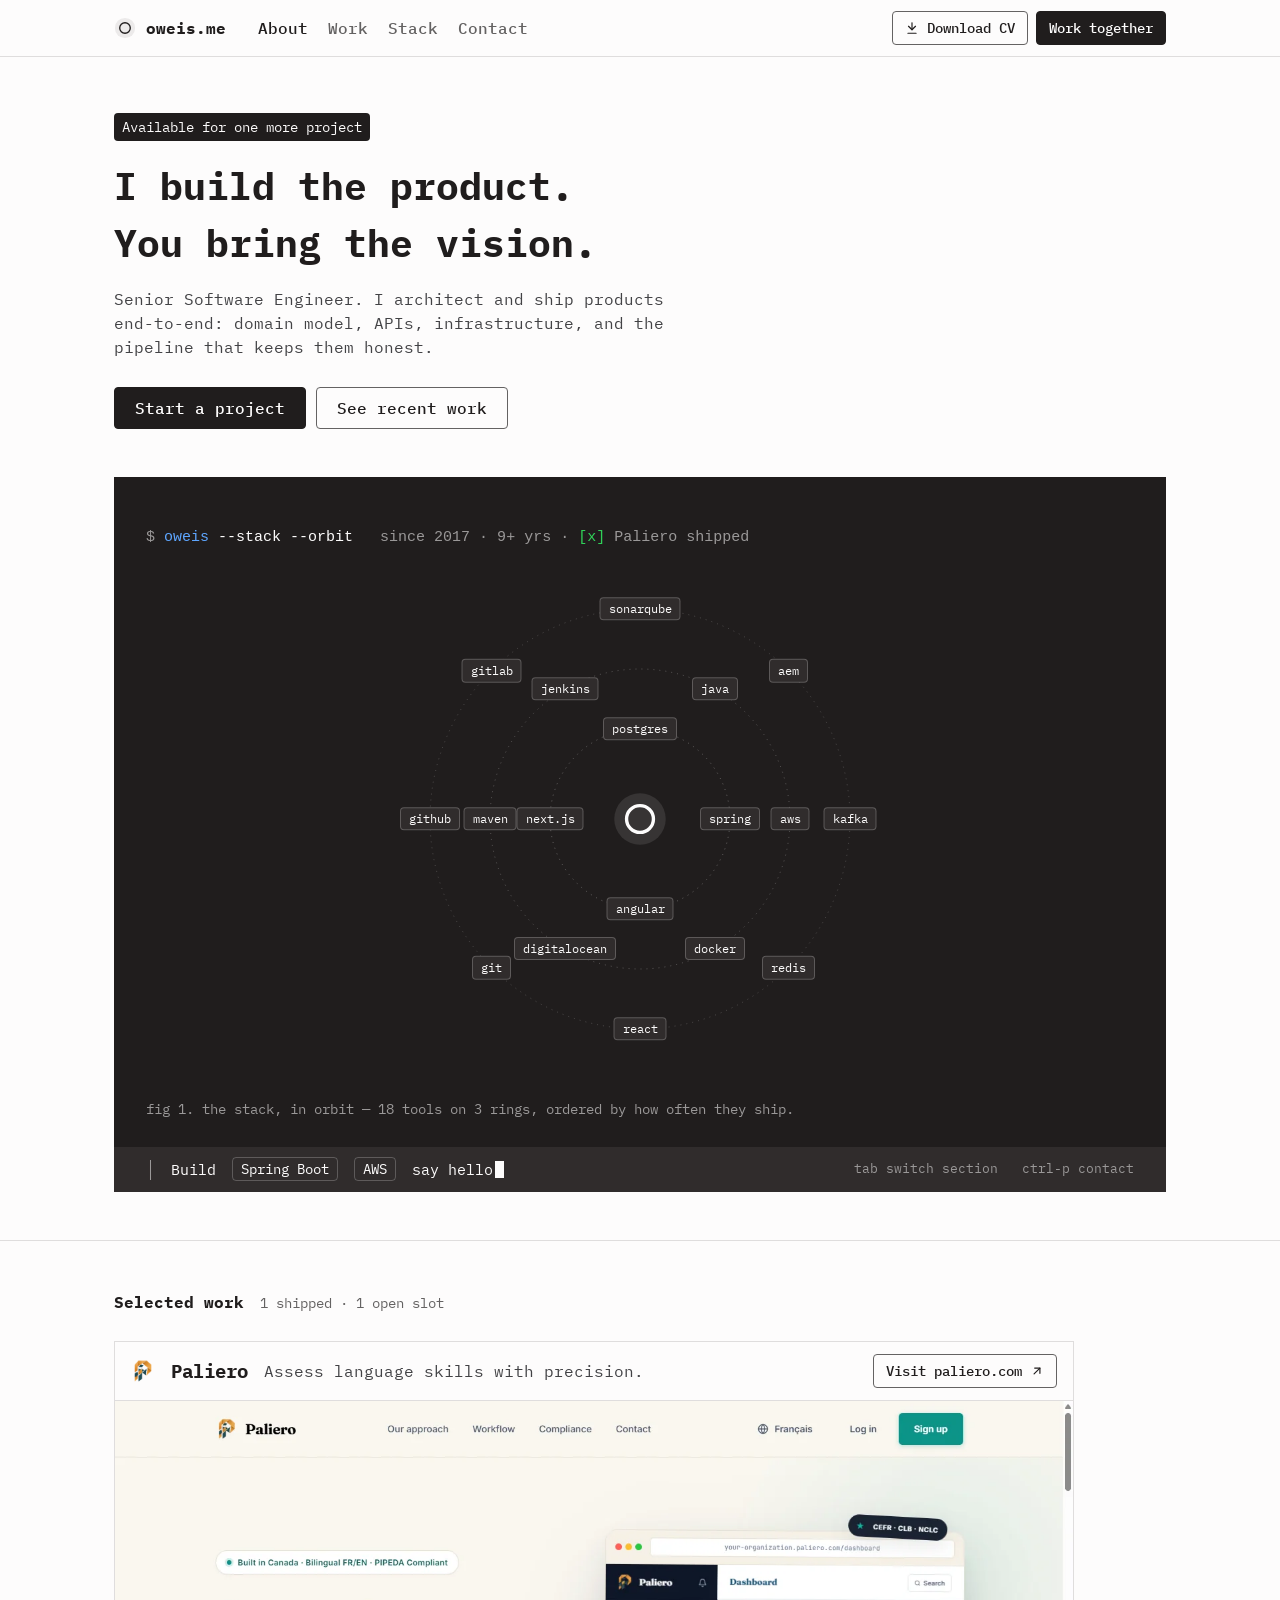
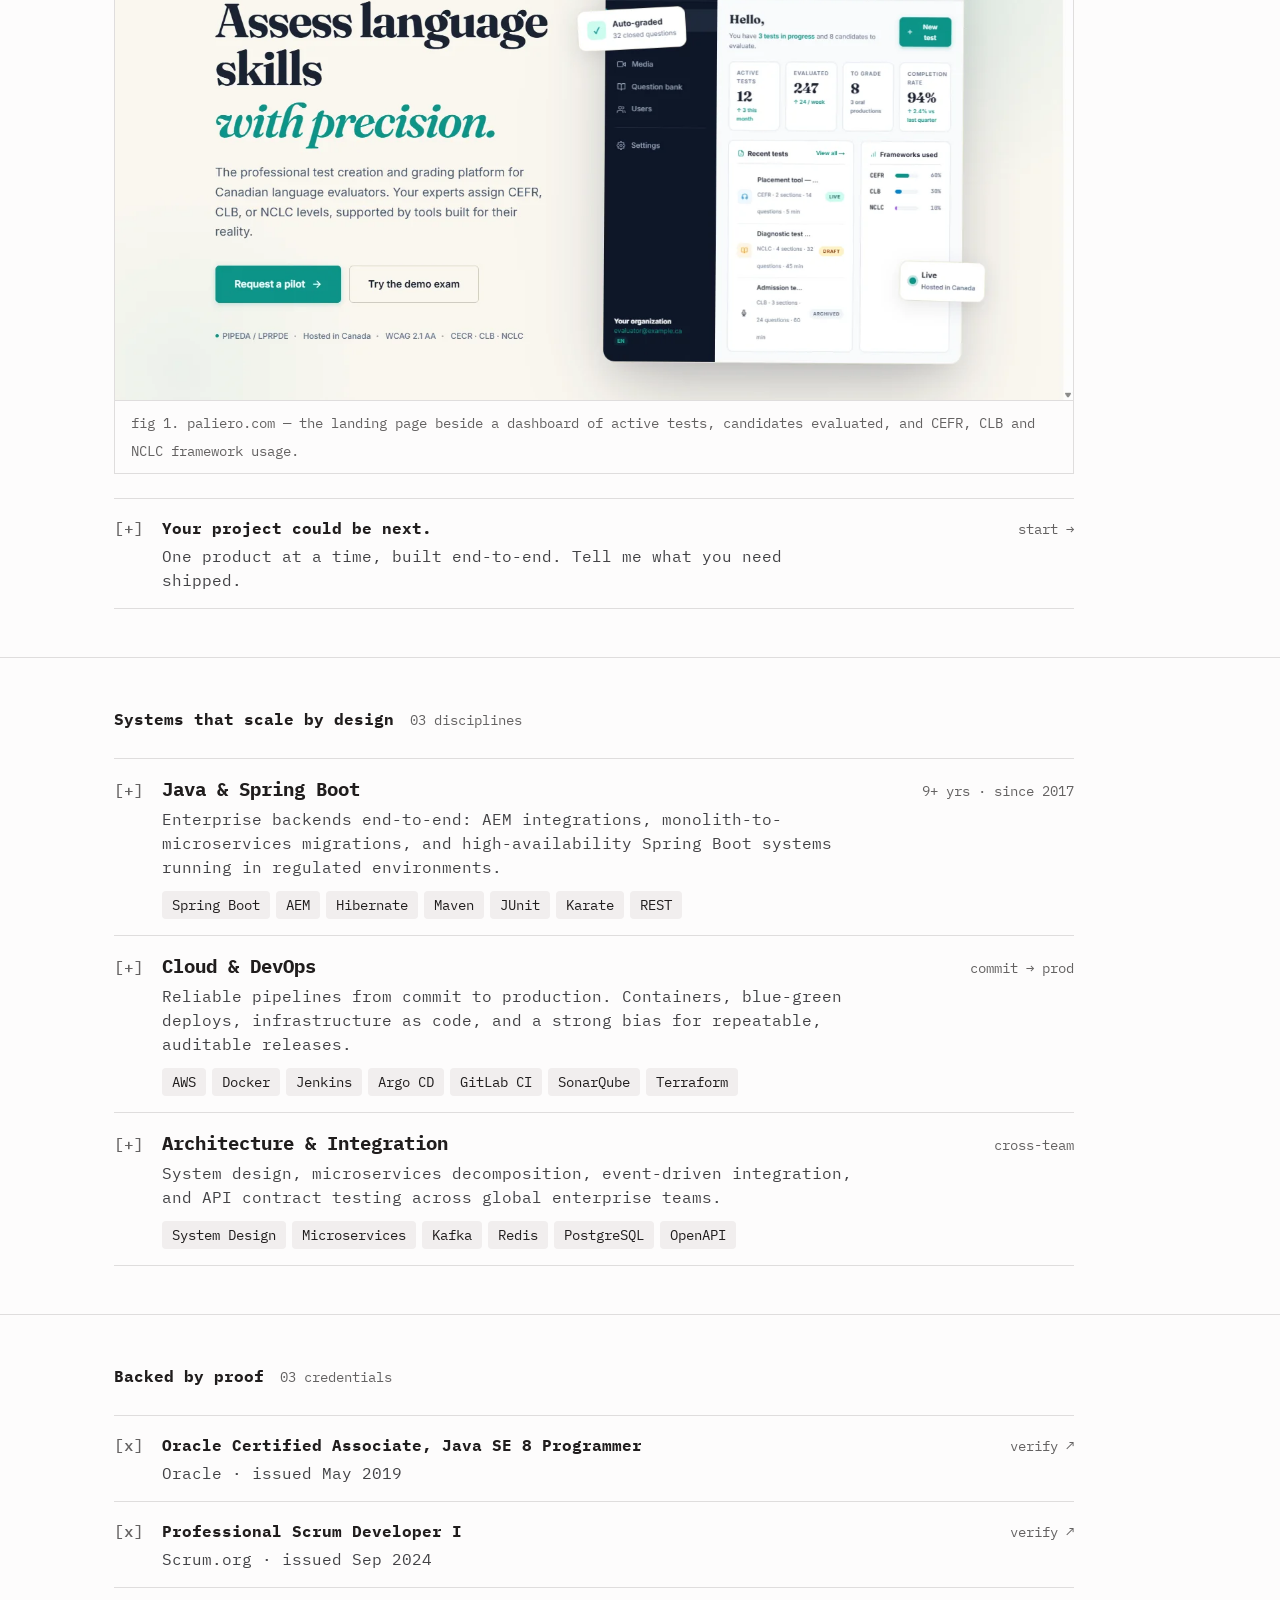
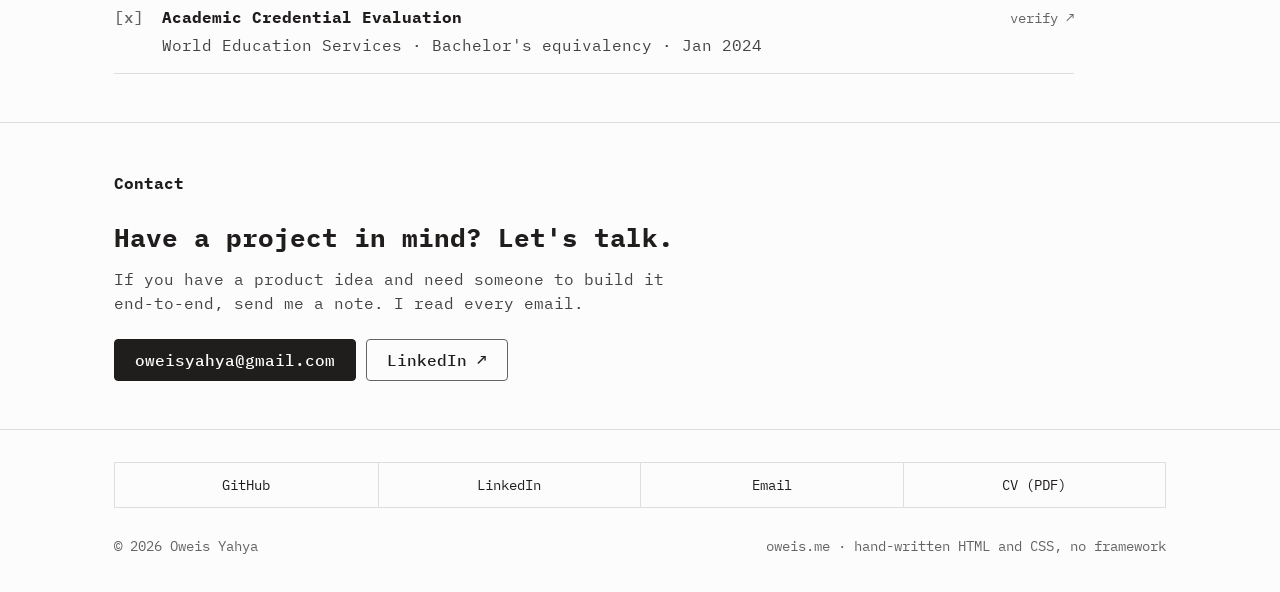
==== index.html @ de7fd325 "Preview build (redesign/opencode-mono-orbit)" ====
<!DOCTYPE html>
<html lang="en">
<head>
<meta charset="utf-8"/>
<meta name="robots" content="noindex,nofollow"/>
<meta content="width=device-width, initial-scale=1.0" name="viewport"/>
<meta name="description" content="Oweis Yahya — Senior Software Engineer specializing in Java, Spring Boot, and cloud architecture. I architect and ship products end-to-end."/>
<meta name="author" content="Oweis Yahya"/>
<meta name="referrer" content="strict-origin-when-cross-origin"/>
<link rel="canonical" href="https://oweis.me/"/>
<meta property="og:title" content="Oweis Yahya — Senior Software Engineer"/>
<meta property="og:description" content="Java, Spring Boot, and cloud architecture. I architect and ship products end-to-end."/>
<meta property="og:type" content="website"/>
<meta property="og:url" content="https://oweis.me/"/>
<meta property="og:site_name" content="Oweis Yahya"/>
<meta property="og:locale" content="en_US"/>
<meta property="og:image" content="https://oweis.me/assets/images/og-image.jpg"/>
<meta property="og:image:width" content="1200"/>
<meta property="og:image:height" content="630"/>
<meta property="og:image:type" content="image/jpeg"/>
<meta property="og:image:alt" content="Oweis Yahya — Senior Software Engineer portfolio"/>
<meta name="twitter:card" content="summary_large_image"/>
<meta name="twitter:title" content="Oweis Yahya — Senior Software Engineer"/>
<meta name="twitter:description" content="Java, Spring Boot, and cloud architecture. I architect and ship products end-to-end."/>
<meta name="twitter:image" content="https://oweis.me/assets/images/og-image.jpg"/>
<meta name="twitter:image:alt" content="Oweis Yahya — Senior Software Engineer portfolio"/>
<meta name="theme-color" content="#fdfcfc"/>
<link rel="icon" type="image/svg+xml" href="assets/logo/nested-o.svg?v=2"/>
<link rel="icon" type="image/png" sizes="192x192" href="assets/logo/icon-192.png"/>
<link rel="apple-touch-icon" sizes="180x180" href="assets/logo/apple-touch-icon.png"/>
<link rel="manifest" href="manifest.json"/>
<script type="application/ld+json">
{
  "@context": "https://schema.org",
  "@type": "Person",
  "name": "Oweis Yahya",
  "url": "https://oweis.me/",
  "image": "https://oweis.me/assets/images/og-image.jpg",
  "jobTitle": "Senior Software Engineer",
  "description": "Senior Software Engineer specializing in Java, Spring Boot, and cloud architecture. I architect and ship products end-to-end.",
  "knowsAbout": ["Java", "Spring Boot", "AWS", "Docker", "Kubernetes", "Microservices", "System Design", "CI/CD"],
  "sameAs": [
    "https://www.linkedin.com/in/oweisyahya/",
    "https://github.com/oweis"
  ]
}
</script>
<script type="application/ld+json">
{
  "@context": "https://schema.org",
  "@type": "WebSite",
  "name": "Oweis Yahya",
  "url": "https://oweis.me/",
  "image": "https://oweis.me/assets/images/og-image.jpg",
  "publisher": {
    "@type": "Person",
    "name": "Oweis Yahya",
    "logo": {
      "@type": "ImageObject",
      "url": "https://oweis.me/assets/logo/nested-o.svg"
    }
  }
}
</script>
<title>Oweis Yahya — Senior Software Engineer</title>
<link rel="preconnect" href="https://fonts.googleapis.com"/>
<link rel="preconnect" href="https://fonts.gstatic.com" crossorigin="anonymous"/>
<link href="https://fonts.googleapis.com/css2?family=IBM+Plex+Mono:wght@400;500;700&amp;display=swap" rel="stylesheet"/>
<link href="assets/css/style.css" rel="stylesheet"/>
</head>
<body>
<a href="#main-content" class="skip">Skip to content</a>

<header class="nav">
  <div class="frame nav__row">
    <a href="#top" class="brand" aria-label="Oweis Yahya — home">
      <svg class="brand__mark" viewBox="0 0 100 100" aria-hidden="true">
        <circle cx="50" cy="50" r="46" fill="currentColor" opacity=".08"/>
        <circle cx="50" cy="50" r="24" fill="none" stroke="currentColor" stroke-width="6"/>
      </svg>
      <span>oweis.me</span>
    </a>
    <nav class="nav__links" aria-label="Primary">
      <a class="nav-link" href="#about">About</a>
      <a class="nav-link" href="#work">Work</a>
      <a class="nav-link" href="#stack">Stack</a>
      <a class="nav-link" href="#contact">Contact</a>
    </nav>
    <div class="nav__actions">
      <a class="btn btn--secondary btn--sm" href="assets/Oweis_Yahya_CV.pdf" download="Oweis_Yahya_CV.pdf">
        <svg viewBox="0 0 24 24" fill="none" stroke="currentColor" stroke-width="2" stroke-linecap="round" stroke-linejoin="round" aria-hidden="true"><path d="M12 3v12"/><path d="m6 9 6 6 6-6"/><path d="M5 21h14"/></svg>
        Download CV
      </a>
      <a class="btn btn--sm" href="#contact">Work together</a>
      <button class="nav__menu" id="menu-toggle" type="button" aria-label="Open menu" aria-expanded="false" aria-controls="drawer">
        <svg id="menu-icon-open" viewBox="0 0 24 24" fill="none" stroke="currentColor" stroke-width="2" stroke-linecap="round" aria-hidden="true"><path d="M4 7h16M4 12h16M4 17h16"/></svg>
        <svg id="menu-icon-close" viewBox="0 0 24 24" fill="none" stroke="currentColor" stroke-width="2" stroke-linecap="round" aria-hidden="true" hidden><path d="M6 6l12 12M18 6L6 18"/></svg>
      </button>
    </div>
  </div>
  <div class="drawer" id="drawer" data-open="false">
    <nav class="frame" aria-label="Mobile">
      <a class="drawer-link" href="#about">About</a>
      <a class="drawer-link" href="#work">Work</a>
      <a class="drawer-link" href="#stack">Stack</a>
      <a class="drawer-link" href="#contact">Contact</a>
      <a class="drawer-link" href="assets/Oweis_Yahya_CV.pdf" download="Oweis_Yahya_CV.pdf">Download CV</a>
    </nav>
  </div>
</header>

<main id="main-content" tabindex="-1">

  <!-- Hero -->
  <section class="frame hero" id="about">
    <div class="hero__text">
      <span class="hero__badge">Available for one more project</span>
      <h1 class="display">I build the product. You bring the vision.</h1>
      <p class="body">Senior Software Engineer. I architect and ship products end-to-end: domain model, APIs, infrastructure, and the pipeline that keeps them honest.</p>
      <div class="hero__actions">
        <a class="btn" href="#contact">Start a project</a>
        <a class="btn btn--secondary" href="#work">See recent work</a>
      </div>
    </div>

    <!-- The system's only dark surface: a terminal running the stack in orbit. -->
    <div class="tui tui--orbit" role="img" aria-label="Terminal view of Oweis Yahya's stack drawn as a solar system: Spring Boot, Angular, Next.js and PostgreSQL on the inner ring; AWS, Docker, DigitalOcean, Maven, Jenkins and Java on the middle ring; Kafka, Redis, React, Git, GitHub, GitLab, SonarQube and AEM on the outer ring.">
<pre class="tui__lines tui__lines--head" aria-hidden="true"><span class="k">$</span> <span class="c">oweis</span> --stack --orbit   <span class="k">since 2017 · <span id="java-yrs">9</span>+ yrs · </span><span class="ok">[x]</span><span class="k"> Paliero shipped</span></pre>
      <div class="orbit" id="orbit" aria-hidden="true">
        <svg class="orbit__rings" viewBox="0 0 520 520" aria-hidden="true">
          <circle cx="260" cy="260" r="90"  fill="none" stroke="currentColor" stroke-width="1" stroke-dasharray="1 5" opacity=".55"/>
          <circle cx="260" cy="260" r="150" fill="none" stroke="currentColor" stroke-width="1" stroke-dasharray="1 5" opacity=".45"/>
          <circle cx="260" cy="260" r="210" fill="none" stroke="currentColor" stroke-width="1" stroke-dasharray="1 5" opacity=".35"/>
        </svg>
        <div class="orbit__sun">
          <svg viewBox="0 0 100 100" aria-hidden="true">
            <circle cx="50" cy="50" r="46" fill="currentColor" opacity=".1"/>
            <circle cx="50" cy="50" r="24" fill="none" stroke="currentColor" stroke-width="6"/>
          </svg>
        </div>
        <div class="orbit__host" id="orbit-host"></div>
      </div>
      <p class="tui__caption" aria-hidden="true">fig 1. the stack, in orbit — 18 tools on 3 rings, ordered by how often they ship.</p>
      <div class="tui__prompt" aria-hidden="true">
        <span class="pipe">│</span>
        <span>Build</span>
        <span class="tok">Spring Boot</span>
        <span class="tok">AWS</span>
        <a href="#contact">say hello<span class="cursor"></span></a>
        <span class="hint">tab switch section &nbsp; ctrl-p contact</span>
      </div>
    </div>
  </section>

  <!-- Work -->
  <section class="sec" id="work">
    <div class="frame">
      <div class="col">
        <h2 class="sec__label">Selected work <span class="count tnum">1 shipped · 1 open slot</span></h2>

        <article class="work">
          <div class="work__head">
            <img src="assets/images/paliero-logo.webp" alt="" class="work__logo" width="24" height="24"/>
            <h3 class="work__name">Paliero</h3>
            <p class="work__tag">Assess language skills with precision.</p>
            <a class="btn btn--secondary btn--sm" href="https://paliero.com" target="_blank" rel="noopener noreferrer">
              Visit paliero.com
              <svg viewBox="0 0 24 24" fill="none" stroke="currentColor" stroke-width="2" stroke-linecap="round" stroke-linejoin="round" aria-hidden="true"><path d="M7 17 17 7"/><path d="M8 7h9v9"/></svg>
            </a>
          </div>
          <a class="work__shot" href="https://paliero.com" target="_blank" rel="noopener noreferrer" tabindex="-1" aria-hidden="true">
            <img alt="" src="assets/images/paliero-screenshot.webp" loading="lazy" width="1440" height="900"/>
          </a>
          <p class="work__caption">fig 1. paliero.com — the landing page beside a dashboard of active tests, candidates evaluated, and CEFR, CLB and NCLC framework usage.</p>
        </article>

        <a class="next" href="#contact">
          <div class="rows">
            <div class="row">
              <span class="row__mark">[+]</span>
              <div><span class="row__title">Your project could be next.</span><p class="row__desc">One product at a time, built end-to-end. Tell me what you need shipped.</p></div>
              <span class="row__meta">start →</span>
            </div>
          </div>
        </a>
      </div>
    </div>
  </section>

  <!-- Stack -->
  <section class="sec" id="stack">
    <div class="frame">
      <div class="col">
        <h2 class="sec__label">Systems that scale by design <span class="count tnum">03 disciplines</span></h2>
        <ol class="rows">
          <li class="row">
            <span class="row__mark">[+]</span>
            <div>
              <h3 class="row__title">Java &amp; Spring Boot</h3>
              <p class="row__desc">Enterprise backends end-to-end: AEM integrations, monolith-to-microservices migrations, and high-availability Spring Boot systems running in regulated environments.</p>
              <ul class="chips"><li>Spring Boot</li><li>AEM</li><li>Hibernate</li><li>Maven</li><li>JUnit</li><li>Karate</li><li>REST</li></ul>
            </div>
            <span class="row__meta"><span id="java-yrs-2">9</span>+ yrs · since 2017</span>
          </li>
          <li class="row">
            <span class="row__mark">[+]</span>
            <div>
              <h3 class="row__title">Cloud &amp; DevOps</h3>
              <p class="row__desc">Reliable pipelines from commit to production. Containers, blue-green deploys, infrastructure as code, and a strong bias for repeatable, auditable releases.</p>
              <ul class="chips"><li>AWS</li><li>Docker</li><li>Jenkins</li><li>Argo CD</li><li>GitLab CI</li><li>SonarQube</li><li>Terraform</li></ul>
            </div>
            <span class="row__meta">commit → prod</span>
          </li>
          <li class="row">
            <span class="row__mark">[+]</span>
            <div>
              <h3 class="row__title">Architecture &amp; Integration</h3>
              <p class="row__desc">System design, microservices decomposition, event-driven integration, and API contract testing across global enterprise teams.</p>
              <ul class="chips"><li>System Design</li><li>Microservices</li><li>Kafka</li><li>Redis</li><li>PostgreSQL</li><li>OpenAPI</li></ul>
            </div>
            <span class="row__meta">cross-team</span>
          </li>
        </ol>
      </div>
    </div>
  </section>

  <!-- Credentials -->
  <section class="sec" id="credentials">
    <div class="frame">
      <div class="col">
        <h2 class="sec__label">Backed by proof <span class="count tnum">03 credentials</span></h2>
        <ul class="rows">
          <li>
            <a class="row row--link" href="https://www.credly.com/badges/42d89696-7fa7-4e7c-8723-32e058e02386" target="_blank" rel="noopener noreferrer">
              <span class="row__mark">[x]</span>
              <div><span class="row__title">Oracle Certified Associate, Java SE 8 Programmer</span><p class="row__desc">Oracle · issued May 2019</p></div>
              <span class="row__meta">verify ↗</span>
            </a>
          </li>
          <li>
            <a class="row row--link" href="https://www.credly.com/badges/cdc9ebbf-1b23-4b48-9339-f6e008cdb6f6" target="_blank" rel="noopener noreferrer">
              <span class="row__mark">[x]</span>
              <div><span class="row__title">Professional Scrum Developer I</span><p class="row__desc">Scrum.org · issued Sep 2024</p></div>
              <span class="row__meta">verify ↗</span>
            </a>
          </li>
          <li>
            <a class="row row--link" href="https://www.credly.com/badges/ced4ece6-59a4-46b6-9def-6f5f519db3c7" target="_blank" rel="noopener noreferrer">
              <span class="row__mark">[x]</span>
              <div><span class="row__title">Academic Credential Evaluation</span><p class="row__desc">World Education Services · Bachelor's equivalency · Jan 2024</p></div>
              <span class="row__meta">verify ↗</span>
            </a>
          </li>
        </ul>
      </div>
    </div>
  </section>

  <!-- Contact -->
  <section class="sec contact" id="contact">
    <div class="frame">
      <div class="col">
        <h2 class="sec__label">Contact</h2>
        <p class="display">Have a project in mind? Let's talk.</p>
        <p class="body">If you have a product idea and need someone to build it end-to-end, send me a note. I read every email.</p>
        <div class="contact__actions">
          <a class="btn" href="mailto:oweisyahya@gmail.com">oweisyahya@gmail.com</a>
          <a class="btn btn--secondary" href="https://www.linkedin.com/in/oweisyahya/" target="_blank" rel="noopener noreferrer">LinkedIn ↗</a>
        </div>
      </div>
    </div>
  </section>

</main>

<footer class="footer">
  <div class="frame">
    <nav class="footer__links" aria-label="Footer">
      <a href="https://github.com/oweis" target="_blank" rel="noopener noreferrer">GitHub</a>
      <a href="https://www.linkedin.com/in/oweisyahya/" target="_blank" rel="noopener noreferrer">LinkedIn</a>
      <a href="mailto:oweisyahya@gmail.com">Email</a>
      <a href="assets/Oweis_Yahya_CV.pdf" download="Oweis_Yahya_CV.pdf">CV (PDF)</a>
    </nav>
    <div class="footer__bottom">
      <span>© <span id="copyright-year">2026</span> Oweis Yahya</span>
      <span>oweis.me · hand-written HTML and CSS, no framework</span>
    </div>
  </div>
</footer>

<script>
(function(){
  // Mobile drawer
  var toggle = document.getElementById('menu-toggle');
  var drawer = document.getElementById('drawer');
  var iconOpen = document.getElementById('menu-icon-open');
  var iconClose = document.getElementById('menu-icon-close');
  function setOpen(open){
    drawer.setAttribute('data-open', String(open));
    iconOpen.hidden = open;
    iconClose.hidden = !open;
    toggle.setAttribute('aria-expanded', String(open));
    toggle.setAttribute('aria-label', open ? 'Close menu' : 'Open menu');
  }
  toggle.addEventListener('click', function(){ setOpen(drawer.getAttribute('data-open') !== 'true'); });
  drawer.querySelectorAll('a').forEach(function(a){ a.addEventListener('click', function(){ setOpen(false); }); });
  document.addEventListener('keydown', function(e){
    if(e.key === 'Escape' && drawer.getAttribute('data-open') === 'true'){ setOpen(false); toggle.focus(); }
  });

  // Years of Java, counted from Feb 2017
  var years = Math.floor((Date.now() - new Date(2017, 1, 1)) / (365.25 * 24 * 3600 * 1000));
  ['java-yrs','java-yrs-2'].forEach(function(id){ var el = document.getElementById(id); if(el) el.textContent = years; });
  var y = document.getElementById('copyright-year'); if(y) y.textContent = new Date().getFullYear();

  // Stack in orbit: three rings of monospaced chips, drawn in the TUI's own palette.
  var orbit = document.getElementById('orbit');
  var host = document.getElementById('orbit-host');
  var rings = [
    { radius: 90,  dur: 36, reverse: false, tools: ['spring', 'angular', 'next.js', 'postgres'] },
    { radius: 150, dur: 54, reverse: true,  tools: ['aws', 'docker', 'digitalocean', 'maven', 'jenkins', 'java'] },
    { radius: 210, dur: 78, reverse: false, tools: ['kafka', 'redis', 'react', 'git', 'github', 'gitlab', 'sonarqube', 'aem'] }
  ];
  if(orbit && host){
    rings.forEach(function(r){
      var ring = document.createElement('div');
      ring.className = 'ring' + (r.reverse ? ' ring--rev' : '');
      ring.style.setProperty('--dur', r.dur + 's');
      r.tools.forEach(function(name, i){
        var moon = document.createElement('div');
        moon.className = 'moon';
        moon.dataset.angle = (360 / r.tools.length) * i;
        moon.dataset.radius = r.radius;
        var chip = document.createElement('span');
        chip.className = 'moon__chip';
        chip.textContent = name;
        moon.appendChild(chip);
        ring.appendChild(moon);
      });
      host.appendChild(ring);
    });
    function place(){
      var w = orbit.getBoundingClientRect().width;
      var f = w / 520;
      host.querySelectorAll('.moon').forEach(function(m){
        var r = Number(m.dataset.radius) * f, a = Number(m.dataset.angle);
        m.style.transform = 'rotate(' + a + 'deg) translate(' + r.toFixed(1) + 'px) rotate(' + (-a) + 'deg)';
      });
    }
    place();
    window.addEventListener('resize', place);
    // Stop the animations while the orbit is off-screen
    if('IntersectionObserver' in window){
      new IntersectionObserver(function(entries){
        entries.forEach(function(en){ orbit.classList.toggle('is-paused', !en.isIntersecting); });
      }, { threshold: 0 }).observe(orbit);
    }
  }

  // Nav scroll-spy
  var ids = ['about','work','stack','contact'];
  var links = document.querySelectorAll('.nav-link');
  if('IntersectionObserver' in window){
    var visible = new Map();
    var spy = new IntersectionObserver(function(entries){
      entries.forEach(function(en){ visible.set(en.target.id, en.isIntersecting ? en.intersectionRatio : 0); });
      var best = null, bestR = 0;
      visible.forEach(function(r, id){ if(r > bestR){ bestR = r; best = id; } });
      if(best){ links.forEach(function(l){ l.classList.toggle('is-active', l.getAttribute('href') === '#' + best); }); }
    }, { rootMargin: '-40% 0px -50% 0px', threshold: [0, .25, .5, 1] });
    ids.forEach(function(id){ var el = document.getElementById(id); if(el) spy.observe(el); });
  }
})();
</script>
</body>
</html>
---- assets/css/style.css ----
/* oweis.me — stylesheet
   Design language: DESIGN.md (OpenCode-inspired). One monospaced face for every
   text role, warm cream canvas, hairline rules instead of cards, 4px radius on
   interactive elements only, and a single dark surface reserved for the hero. */

:root{
  --canvas:#fdfcfc;
  --surface-soft:#f8f7f7;
  --surface-card:#f1eeee;
  --surface-dark:#201d1d;
  --surface-dark-2:#302c2c;

  --ink:#201d1d;
  --ink-deep:#0f0000;
  --charcoal:#302c2c;
  --body:#424245;
  --mute:#646262;
  --stone:#6e6e73;
  --ash:#9a9898;

  --hair:rgba(15,0,0,.12);
  --hair-strong:#646262;
  --on-dark:#fdfcfc;
  --on-dark-mute:#9a9898;

  /* semantic ramp: TUI-only, never on marketing chrome */
  --tui-accent:#5ea6ff;
  --tui-success:#30d158;
  --tui-warning:#ff9f0a;

  --r:4px;
  --section:96px;
  --frame:1100px;
  --col:960px;
  --nav-h:56px;

  --mono:"IBM Plex Mono","Berkeley Mono",ui-monospace,SFMono-Regular,Menlo,Consolas,"Liberation Mono",monospace;
  color-scheme:light;
}

*,*::before,*::after{box-sizing:border-box}
html{-webkit-text-size-adjust:100%;text-size-adjust:100%}
@media (prefers-reduced-motion:no-preference){html{scroll-behavior:smooth}}
body{
  margin:0;
  background:var(--canvas);
  color:var(--ink);
  font-family:var(--mono);
  font-size:16px;
  line-height:1.5;
  font-feature-settings:"kern","liga" 0,"calt" 0;
}
h1,h2,h3,p,ul,ol,figure{margin:0}
ul,ol{padding:0;list-style:none}
img,svg{display:block;max-width:100%}
img{height:auto}
a{color:inherit;text-decoration:underline;text-underline-offset:.18em;text-decoration-thickness:1px}
a:hover{color:var(--ink-deep)}
button{font:inherit;color:inherit;background:none;border:0;padding:0;cursor:pointer}
strong,b{font-weight:500}
::selection{background:var(--ink);color:var(--canvas)}

/* focus: flat 1px ink signal, no halo (DESIGN.md text-input-focused) */
:focus-visible{outline:1px solid var(--ink);outline-offset:2px;border-radius:var(--r)}

.sr-only{position:absolute;width:1px;height:1px;padding:0;margin:-1px;overflow:hidden;clip:rect(0,0,0,0);white-space:nowrap;border:0}
.skip{position:absolute;left:16px;top:-100px;z-index:100;background:var(--ink);color:var(--canvas);padding:4px 20px;line-height:2;border-radius:var(--r);text-decoration:none}
.skip:focus{top:8px}

/* ── layout ───────────────────────────────────────────────── */
.frame{max-width:var(--frame);margin-inline:auto;padding-inline:24px}
.col{max-width:var(--col)}
.sec{padding-block:calc(var(--section) / 2);border-top:1px solid var(--hair)}
.sec--first{border-top:0;padding-top:calc(var(--section) / 2 + 16px)}
.sec__label{font-size:16px;font-weight:700;line-height:1.5;margin-bottom:24px;display:flex;align-items:baseline;gap:16px;flex-wrap:wrap}
.sec__label .count{font-weight:400;color:var(--mute);font-size:14px;line-height:2;font-variant-numeric:tabular-nums}

/* ── type roles (DESIGN.md typography) ─────────────────────── */
.display{font-size:38px;font-weight:700;line-height:1.5;letter-spacing:0;text-wrap:balance}
.heading{font-size:16px;font-weight:700;line-height:1.5}
.body{font-size:16px;font-weight:400;line-height:1.5;color:var(--body)}
.body-strong{font-size:16px;font-weight:500;line-height:1.5;color:var(--ink)}
.caption{font-size:14px;font-weight:400;line-height:2;color:var(--mute)}
.tnum{font-variant-numeric:tabular-nums}
@media (max-width:640px){.display{font-size:26px;line-height:1.4}}

/* ── buttons ──────────────────────────────────────────────── */
.btn{
  display:inline-flex;align-items:center;gap:8px;
  padding:4px 20px;line-height:2;font-size:16px;font-weight:500;
  border-radius:var(--r);border:1px solid var(--ink);
  background:var(--ink);color:var(--canvas);text-decoration:none;
  white-space:nowrap;
}
.btn:hover{color:var(--canvas)}
.btn:active{background:var(--ink-deep);border-color:var(--ink-deep)}
.btn--secondary{background:var(--canvas);color:var(--ink);border-color:var(--hair-strong)}
.btn--secondary:hover{color:var(--ink);border-color:var(--ink)}
.btn--secondary:active{background:var(--surface-card)}
.btn--sm{font-size:14px;padding:2px 12px}
.btn svg{width:14px;height:14px;flex-shrink:0}

/* ── primary nav ──────────────────────────────────────────── */
.nav{position:sticky;top:0;z-index:50;background:var(--canvas);border-bottom:1px solid var(--hair)}
.nav__row{display:flex;align-items:center;gap:24px;min-height:var(--nav-h)}
.brand{display:inline-flex;align-items:center;gap:10px;text-decoration:none;font-weight:700;white-space:nowrap;padding-block:8px}
.brand:hover{color:var(--ink)}
.brand__mark{width:22px;height:22px;color:var(--ink);flex-shrink:0}
.nav__links{display:flex;gap:20px;margin-left:8px}
.nav__links a{text-decoration:none;color:var(--mute);font-weight:500;padding-block:8px}
.nav__links a:hover,.nav__links a.is-active{color:var(--ink)}
.nav__actions{display:flex;align-items:center;gap:8px;margin-left:auto}
.nav__menu{display:none;width:44px;height:44px;align-items:center;justify-content:center;border:1px solid var(--hair-strong);border-radius:var(--r);margin-left:auto}
.nav__menu svg{width:18px;height:18px}
.drawer{display:none;border-bottom:1px solid var(--hair);background:var(--canvas)}
.drawer[data-open="true"]{display:block}
.drawer nav{display:flex;flex-direction:column;padding-block:8px}
.drawer a{text-decoration:none;padding:10px 0;color:var(--ink);font-weight:500;border-top:1px solid var(--hair)}
.drawer a:first-child{border-top:0}
@media (max-width:760px){
  .nav__links{display:none}
  .nav__actions .btn--secondary{display:none}
  .nav__actions{margin-left:auto}
  .nav__menu{display:inline-flex;margin-left:0}
}

/* ── hero ─────────────────────────────────────────────────── */
.hero{padding-block:calc(var(--section) / 2 + 8px) calc(var(--section) / 2)}
.hero__text{max-width:64ch}
.hero__badge{display:inline-block;background:var(--surface-dark);color:var(--on-dark);font-size:14px;line-height:2;padding:0 8px;border-radius:var(--r);margin-bottom:16px}
.hero .display{margin-bottom:16px}
.hero .body{margin-bottom:28px;max-width:56ch}
.hero__actions{display:flex;gap:10px;flex-wrap:wrap}

/* the system's only dark surface */
.tui{
  margin-top:48px;
  background:var(--surface-dark);color:var(--on-dark);
  padding:48px 32px;border-radius:0;
  overflow:hidden;
}
.tui__mark{
  font-family:inherit;font-size:clamp(7px,1.6vw,12px);line-height:1.05;letter-spacing:0;
  color:var(--on-dark);margin:0 0 32px;white-space:pre;overflow-x:auto;
}
.tui__lines{font-size:15px;line-height:1.7;margin:0;white-space:pre;overflow-x:auto}
.tui__lines .c{color:var(--tui-accent)}
.tui__lines .k{color:var(--on-dark-mute)}
.tui__lines .ok{color:var(--tui-success)}
.tui__lines .w{color:var(--tui-warning)}
.tui__lines a{color:var(--on-dark);text-decoration-color:var(--on-dark-mute)}
.tui__prompt{
  margin:24px -32px -48px;padding:10px 32px;
  background:var(--surface-dark-2);color:var(--on-dark);
  font-size:15px;line-height:1.7;display:flex;gap:16px;flex-wrap:wrap;align-items:center;
}
.tui__prompt .pipe{color:var(--on-dark-mute)}
.tui__prompt .tok{border:1px solid rgba(253,252,252,.22);border-radius:var(--r);padding:0 8px;line-height:1.6;font-size:14px}
.tui__prompt .hint{margin-left:auto;color:var(--on-dark-mute);font-size:13px}
.tui__prompt a{color:var(--on-dark);text-decoration:none}
.tui__prompt a:hover{text-decoration:underline}
.tui__prompt .cursor{display:inline-block;width:.6em;height:1.1em;background:var(--on-dark);vertical-align:-.2em;margin-left:2px;animation:blink 1.1s steps(1) infinite}
@keyframes blink{50%{opacity:0}}
@media (max-width:640px){
  .tui{padding:32px 20px;margin-top:40px}
  .tui__prompt{margin:20px -20px -32px;padding:10px 20px}
  .tui__prompt .hint{display:none}
  .tui__lines{font-size:13px}
}

/* ── stack in orbit (lives inside the dark TUI surface only) ── */
.tui--orbit{padding-bottom:48px}
.tui__lines--head{margin-bottom:8px}
.orbit{position:relative;aspect-ratio:1;width:min(100%,520px);margin:8px auto 0;overflow:hidden;color:var(--on-dark-mute)}
.orbit__rings{position:absolute;inset:0;width:100%;height:100%}
.orbit__sun{position:absolute;top:50%;left:50%;width:56px;height:56px;transform:translate(-50%,-50%);color:var(--on-dark);z-index:2}
.orbit__host{position:absolute;inset:0}
.ring{position:absolute;inset:0;animation:orbit-spin var(--dur) linear infinite}
.ring--rev{animation-direction:reverse}
@keyframes orbit-spin{to{transform:rotate(360deg)}}
.moon{position:absolute;top:50%;left:50%;width:0;height:0}
.moon__chip{
  position:absolute;left:0;top:0;
  transform:translate(-50%,-50%);
  background:var(--surface-dark-2);color:var(--on-dark);
  border:1px solid rgba(253,252,252,.22);border-radius:var(--r);
  padding:0 8px;font-size:12px;line-height:1.8;white-space:nowrap;
  animation:orbit-counter var(--dur) linear infinite;
}
.ring--rev .moon__chip{animation-name:orbit-counter-rev}
@keyframes orbit-counter{from{transform:translate(-50%,-50%) rotate(0)}to{transform:translate(-50%,-50%) rotate(-360deg)}}
@keyframes orbit-counter-rev{from{transform:translate(-50%,-50%) rotate(0)}to{transform:translate(-50%,-50%) rotate(360deg)}}
.orbit.is-paused .ring,.orbit.is-paused .moon__chip{animation-play-state:paused}
.tui__caption{margin:16px 0 0;font-size:14px;line-height:2;color:var(--on-dark-mute)}
@media (max-width:640px){
  .moon__chip{font-size:11px;padding:0 6px}
  .orbit__sun{width:44px;height:44px}
  .tui--orbit{padding-bottom:32px}
}

/* ── list rows (DESIGN.md list-row / faq-row) ──────────────── */
.rows{border-top:1px solid var(--hair)}
.row{
  display:grid;grid-template-columns:32px minmax(0,1fr) auto;column-gap:16px;
  padding:16px 0;border-bottom:1px solid var(--hair);align-items:baseline;
}
.row__mark{color:var(--mute);font-weight:500}
.row__title{font-weight:700;color:var(--ink)}
.row__desc{color:var(--body);margin-top:4px;max-width:70ch}
.row__meta{color:var(--mute);font-size:14px;line-height:2;white-space:nowrap;font-variant-numeric:tabular-nums}
.row__meta a{text-decoration:none;color:var(--mute)}
.row__meta a:hover{color:var(--ink);text-decoration:underline}
.row--link{text-decoration:none;color:inherit}
.row--link:hover{background:var(--surface-soft)}
.row--link:hover .row__title{text-decoration:underline;text-underline-offset:.18em}
@media (max-width:640px){
  .row{grid-template-columns:28px minmax(0,1fr);row-gap:4px}
  .row__meta{grid-column:2;white-space:normal}
}

/* chips = install-snippet surface, 4px radius */
.chips{display:flex;flex-wrap:wrap;gap:6px;margin-top:12px}
.chips li{background:var(--surface-card);color:var(--ink);padding:0 10px;line-height:2;font-size:14px;border-radius:var(--r)}

/* ── work ─────────────────────────────────────────────────── */
.work{border:1px solid var(--hair);border-radius:0}
.work__head{display:flex;align-items:center;gap:16px;padding:12px 16px;border-bottom:1px solid var(--hair);flex-wrap:wrap}
.work__logo{width:24px;height:24px;flex-shrink:0}
.work__name{font-weight:700}
.work__tag{color:var(--body)}
.work__head .btn{margin-left:auto}
.work__shot{display:block;background:var(--surface-soft)}
.work__shot img{width:100%}
.work__caption{padding:8px 16px;border-top:1px solid var(--hair);font-size:14px;line-height:2;color:var(--mute)}
.next{display:block;margin-top:24px;text-decoration:none;color:var(--ink)}
.next .row{border-top:0}
@media (max-width:640px){
  .work__head{gap:10px}
  .work__head .btn{margin-left:0;width:100%;justify-content:center}
}

/* ── contact ──────────────────────────────────────────────── */
.contact .display{font-size:26px;line-height:1.4;margin-bottom:12px}
.contact .body{max-width:56ch;margin-bottom:24px}
.contact__actions{display:flex;gap:10px;flex-wrap:wrap}

/* ── footer (DESIGN.md footer-section) ────────────────────── */
.footer{border-top:1px solid var(--hair);padding-block:32px;font-size:14px;line-height:2;color:var(--body)}
.footer__links{display:grid;grid-template-columns:repeat(4,1fr);border:1px solid var(--hair)}
.footer__links a{text-decoration:none;text-align:center;padding:8px 12px;border-left:1px solid var(--hair);color:var(--ink)}
.footer__links a:first-child{border-left:0}
.footer__links a:hover{background:var(--surface-soft);text-decoration:underline}
.footer__bottom{display:flex;justify-content:space-between;gap:16px;flex-wrap:wrap;margin-top:24px;color:var(--mute)}
@media (max-width:640px){
  .footer__links{grid-template-columns:repeat(2,1fr)}
  .footer__links a:nth-child(3){border-left:0}
  .footer__links a:nth-child(n+3){border-top:1px solid var(--hair)}
}

@media (prefers-reduced-motion:reduce){
  *,*::before,*::after{animation-duration:.01ms!important;animation-iteration-count:1!important;transition-duration:.01ms!important}
}
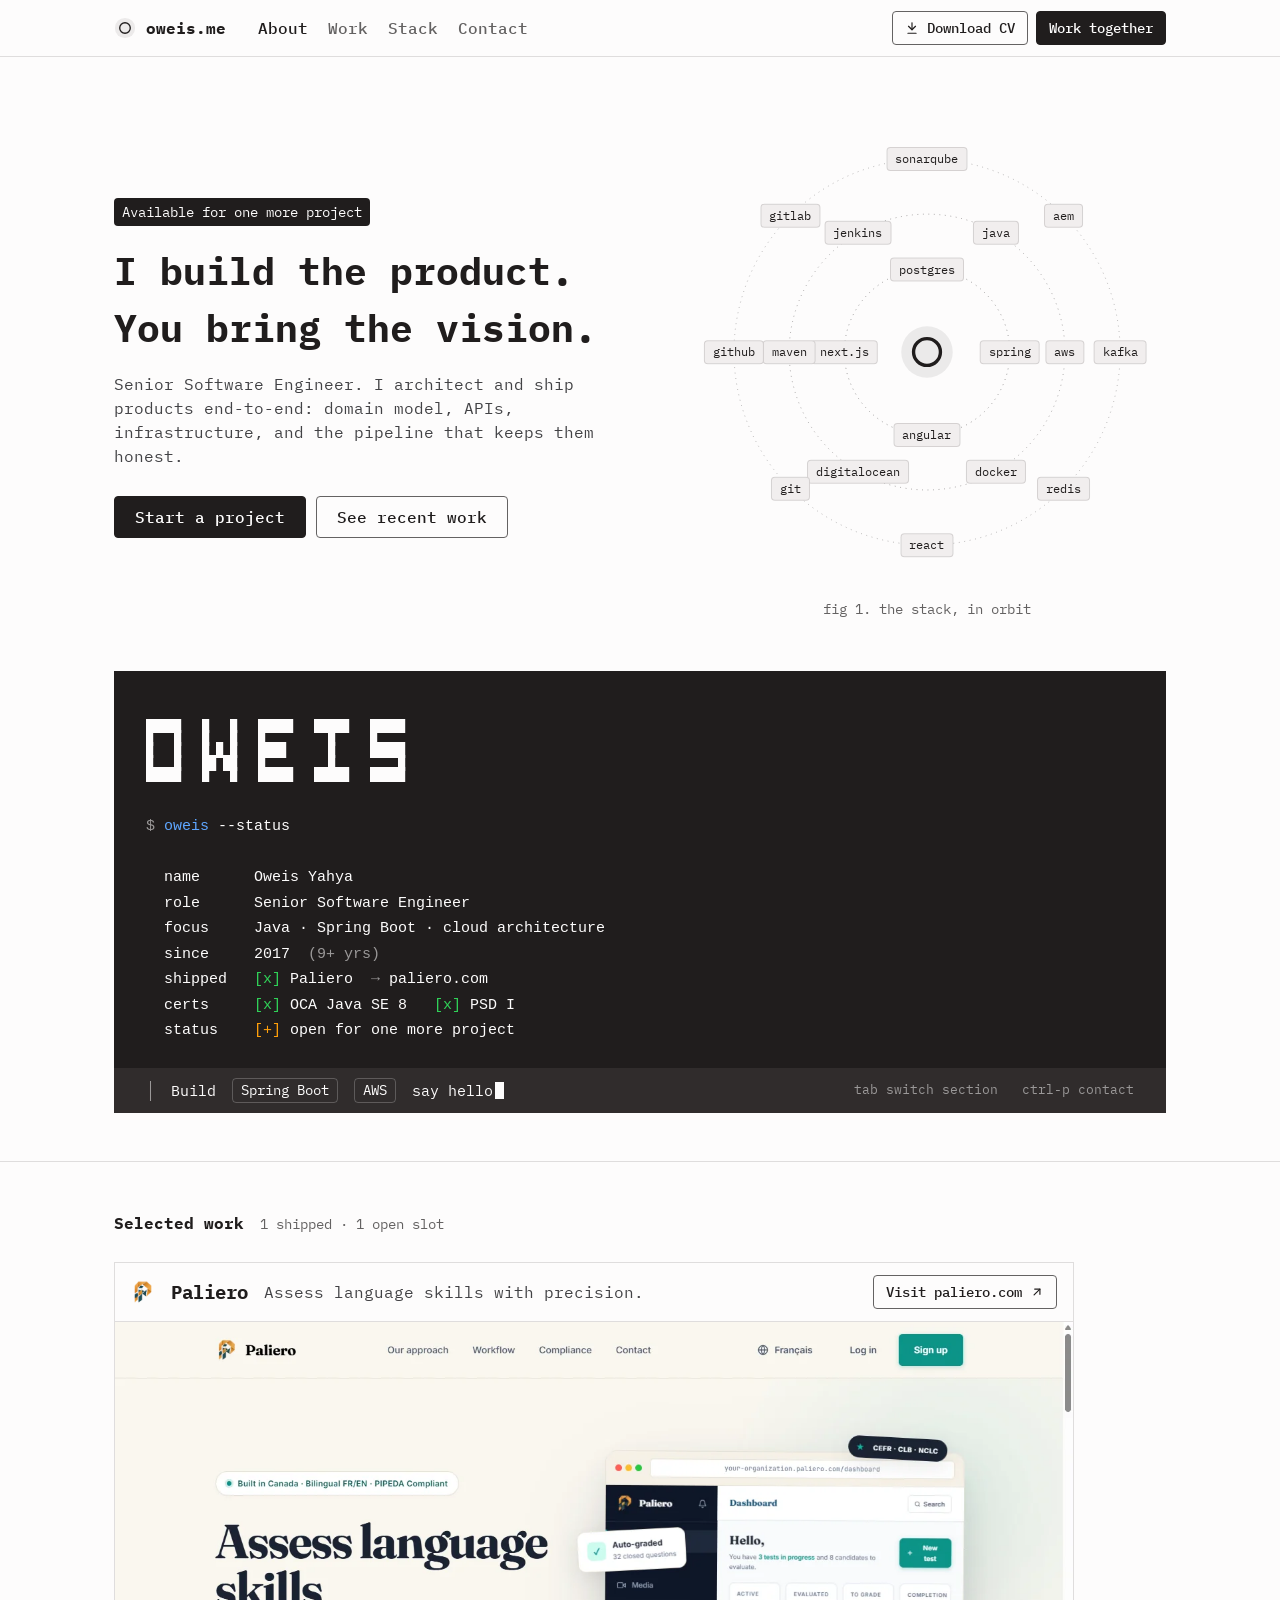
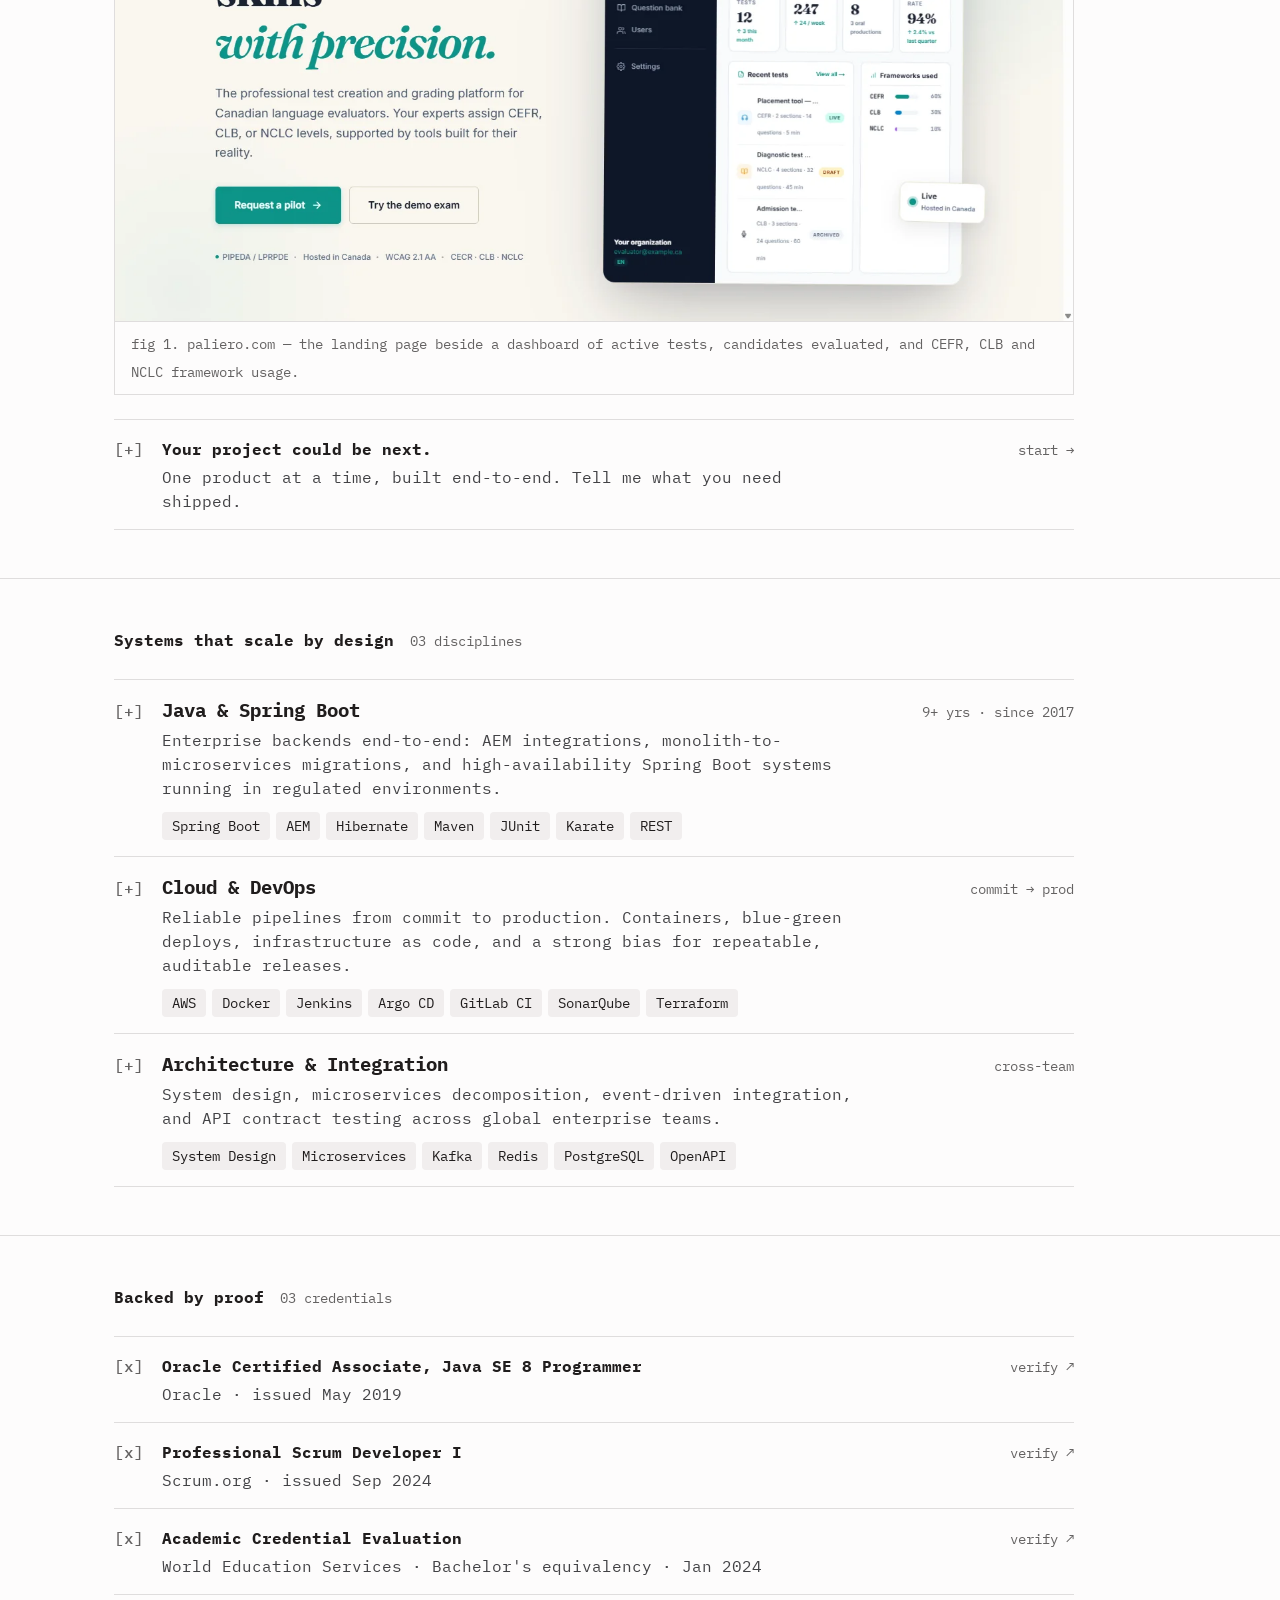
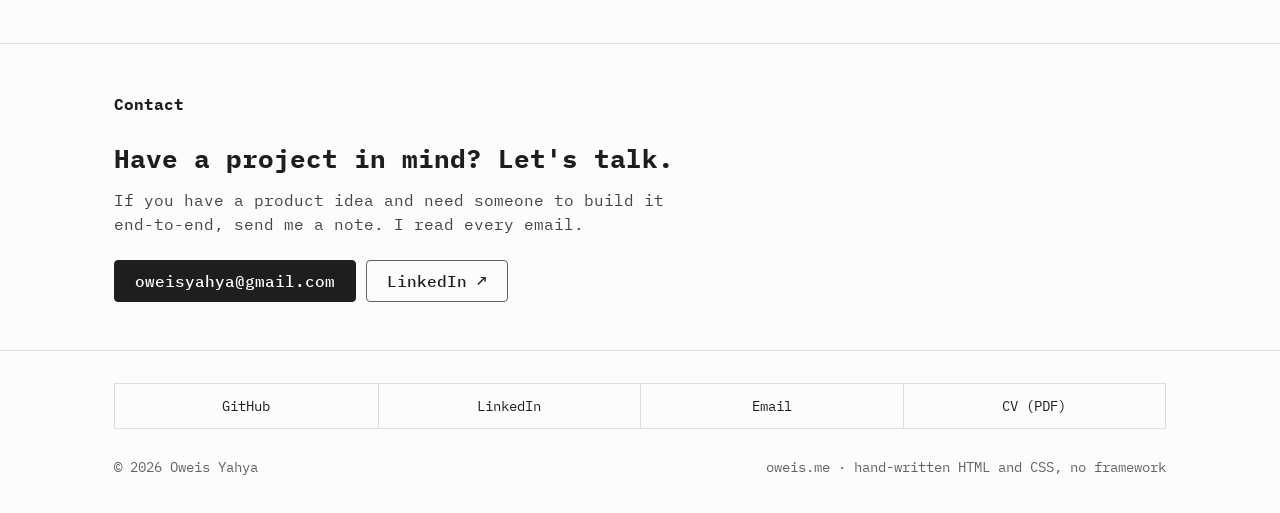
==== commit 9141404d: "Preview build: orbit beside the hero" ====
--- a/index.html
+++ b/index.html
@@ -112,35 +112,53 @@
 <main id="main-content" tabindex="-1">
 
   <!-- Hero -->
-  <section class="frame hero" id="about">
-    <div class="hero__text">
-      <span class="hero__badge">Available for one more project</span>
-      <h1 class="display">I build the product. You bring the vision.</h1>
-      <p class="body">Senior Software Engineer. I architect and ship products end-to-end: domain model, APIs, infrastructure, and the pipeline that keeps them honest.</p>
-      <div class="hero__actions">
-        <a class="btn" href="#contact">Start a project</a>
-        <a class="btn btn--secondary" href="#work">See recent work</a>
-      </div>
-    </div>
-
-    <!-- The system's only dark surface: a terminal running the stack in orbit. -->
-    <div class="tui tui--orbit" role="img" aria-label="Terminal view of Oweis Yahya's stack drawn as a solar system: Spring Boot, Angular, Next.js and PostgreSQL on the inner ring; AWS, Docker, DigitalOcean, Maven, Jenkins and Java on the middle ring; Kafka, Redis, React, Git, GitHub, GitLab, SonarQube and AEM on the outer ring.">
-<pre class="tui__lines tui__lines--head" aria-hidden="true"><span class="k">$</span> <span class="c">oweis</span> --stack --orbit   <span class="k">since 2017 · <span id="java-yrs">9</span>+ yrs · </span><span class="ok">[x]</span><span class="k"> Paliero shipped</span></pre>
-      <div class="orbit" id="orbit" aria-hidden="true">
-        <svg class="orbit__rings" viewBox="0 0 520 520" aria-hidden="true">
-          <circle cx="260" cy="260" r="90"  fill="none" stroke="currentColor" stroke-width="1" stroke-dasharray="1 5" opacity=".55"/>
-          <circle cx="260" cy="260" r="150" fill="none" stroke="currentColor" stroke-width="1" stroke-dasharray="1 5" opacity=".45"/>
-          <circle cx="260" cy="260" r="210" fill="none" stroke="currentColor" stroke-width="1" stroke-dasharray="1 5" opacity=".35"/>
-        </svg>
-        <div class="orbit__sun">
-          <svg viewBox="0 0 100 100" aria-hidden="true">
-            <circle cx="50" cy="50" r="46" fill="currentColor" opacity=".1"/>
-            <circle cx="50" cy="50" r="24" fill="none" stroke="currentColor" stroke-width="6"/>
+  <section class="frame hero hero--orbit" id="about">
+    <div class="hero__grid">
+      <div class="hero__text">
+        <span class="hero__badge">Available for one more project</span>
+        <h1 class="display">I build the product. You bring the vision.</h1>
+        <p class="body">Senior Software Engineer. I architect and ship products end-to-end: domain model, APIs, infrastructure, and the pipeline that keeps them honest.</p>
+        <div class="hero__actions">
+          <a class="btn" href="#contact">Start a project</a>
+          <a class="btn btn--secondary" href="#work">See recent work</a>
+        </div>
+      </div>
+
+      <figure class="hero__orbit" role="img" aria-label="Oweis Yahya's stack drawn as a solar system: Spring Boot, Angular, Next.js and PostgreSQL on the inner ring; AWS, Docker, DigitalOcean, Maven, Jenkins and Java on the middle ring; Kafka, Redis, React, Git, GitHub, GitLab, SonarQube and AEM on the outer ring.">
+        <div class="orbit" id="orbit" aria-hidden="true">
+          <svg class="orbit__rings" viewBox="0 0 520 520" aria-hidden="true">
+            <circle cx="260" cy="260" r="90"  fill="none" stroke="currentColor" stroke-width="1" stroke-dasharray="1 5" opacity=".7"/>
+            <circle cx="260" cy="260" r="150" fill="none" stroke="currentColor" stroke-width="1" stroke-dasharray="1 5" opacity=".6"/>
+            <circle cx="260" cy="260" r="210" fill="none" stroke="currentColor" stroke-width="1" stroke-dasharray="1 5" opacity=".5"/>
           </svg>
+          <div class="orbit__sun">
+            <svg viewBox="0 0 100 100" aria-hidden="true">
+              <circle cx="50" cy="50" r="46" fill="currentColor" opacity=".08"/>
+              <circle cx="50" cy="50" r="24" fill="none" stroke="currentColor" stroke-width="6"/>
+            </svg>
+          </div>
+          <div class="orbit__host" id="orbit-host"></div>
         </div>
-        <div class="orbit__host" id="orbit-host"></div>
-      </div>
-      <p class="tui__caption" aria-hidden="true">fig 1. the stack, in orbit — 18 tools on 3 rings, ordered by how often they ship.</p>
+        <figcaption class="orbit__caption" aria-hidden="true">fig 1. the stack, in orbit</figcaption>
+      </figure>
+    </div>
+
+    <!-- The system's only dark surface: a terminal that prints the facts. -->
+    <div class="tui" role="img" aria-label="Terminal output summarising Oweis Yahya: Senior Software Engineer since 2017, Java, Spring Boot and cloud architecture, shipped Paliero, certified OCA Java SE 8 and PSD I, open for one more project.">
+<pre class="tui__mark" aria-hidden="true">█████   █   █   █████   █████   █████
+█   █   █   █   █         █     █
+█   █   █ █ █   ████      █     █████
+█   █   ██ ██   █         █         █
+█████   █   █   █████   █████   █████</pre>
+<pre class="tui__lines" aria-hidden="true"><span class="k">$</span> <span class="c">oweis</span> --status
+
+  name      Oweis Yahya
+  role      Senior Software Engineer
+  focus     Java · Spring Boot · cloud architecture
+  since     2017  <span class="k">(<span id="java-yrs">9</span>+ yrs)</span>
+  shipped   <span class="ok">[x]</span> Paliero  <span class="k">→</span> paliero.com
+  certs     <span class="ok">[x]</span> OCA Java SE 8   <span class="ok">[x]</span> PSD I
+  status    <span class="w">[+]</span> open for one more project</pre>
       <div class="tui__prompt" aria-hidden="true">
         <span class="pipe">│</span>
         <span>Build</span>
--- a/assets/css/style.css
+++ b/assets/css/style.css
@@ -168,12 +168,12 @@
   .tui__lines{font-size:13px}
 }
 
-/* ── stack in orbit (lives inside the dark TUI surface only) ── */
-.tui--orbit{padding-bottom:48px}
-.tui__lines--head{margin-bottom:8px}
-.orbit{position:relative;aspect-ratio:1;width:min(100%,520px);margin:8px auto 0;overflow:hidden;color:var(--on-dark-mute)}
+/* ── stack in orbit: beside the hero text, on the cream canvas ── */
+.hero__grid{display:grid;grid-template-columns:minmax(0,1fr);gap:40px;align-items:center}
+.hero__orbit{margin:0;justify-self:center;width:min(100%,400px)}
+.orbit{position:relative;aspect-ratio:1;width:100%;overflow:hidden;color:var(--hair-strong)}
 .orbit__rings{position:absolute;inset:0;width:100%;height:100%}
-.orbit__sun{position:absolute;top:50%;left:50%;width:56px;height:56px;transform:translate(-50%,-50%);color:var(--on-dark);z-index:2}
+.orbit__sun{position:absolute;top:50%;left:50%;width:56px;height:56px;transform:translate(-50%,-50%);color:var(--ink);z-index:2}
 .orbit__host{position:absolute;inset:0}
 .ring{position:absolute;inset:0;animation:orbit-spin var(--dur) linear infinite}
 .ring--rev{animation-direction:reverse}
@@ -182,8 +182,8 @@
 .moon__chip{
   position:absolute;left:0;top:0;
   transform:translate(-50%,-50%);
-  background:var(--surface-dark-2);color:var(--on-dark);
-  border:1px solid rgba(253,252,252,.22);border-radius:var(--r);
+  background:var(--surface-card);color:var(--ink);
+  border:1px solid var(--hair);border-radius:var(--r);
   padding:0 8px;font-size:12px;line-height:1.8;white-space:nowrap;
   animation:orbit-counter var(--dur) linear infinite;
 }
@@ -191,11 +191,14 @@
 @keyframes orbit-counter{from{transform:translate(-50%,-50%) rotate(0)}to{transform:translate(-50%,-50%) rotate(-360deg)}}
 @keyframes orbit-counter-rev{from{transform:translate(-50%,-50%) rotate(0)}to{transform:translate(-50%,-50%) rotate(360deg)}}
 .orbit.is-paused .ring,.orbit.is-paused .moon__chip{animation-play-state:paused}
-.tui__caption{margin:16px 0 0;font-size:14px;line-height:2;color:var(--on-dark-mute)}
-@media (max-width:640px){
-  .moon__chip{font-size:11px;padding:0 6px}
-  .orbit__sun{width:44px;height:44px}
-  .tui--orbit{padding-bottom:32px}
+.orbit__caption{margin:4px 0 0;font-size:14px;line-height:2;color:var(--mute);text-align:center}
+@media (min-width:1024px){
+  .hero__grid{grid-template-columns:minmax(0,1.1fr) minmax(0,1fr);gap:48px}
+  .hero__orbit{justify-self:end;width:min(100%,520px)}
+}
+@media (max-width:640px){
+  .moon__chip{font-size:10px;padding:0 5px;line-height:1.7}
+  .orbit__sun{width:40px;height:40px}
 }
 
 /* ── list rows (DESIGN.md list-row / faq-row) ──────────────── */
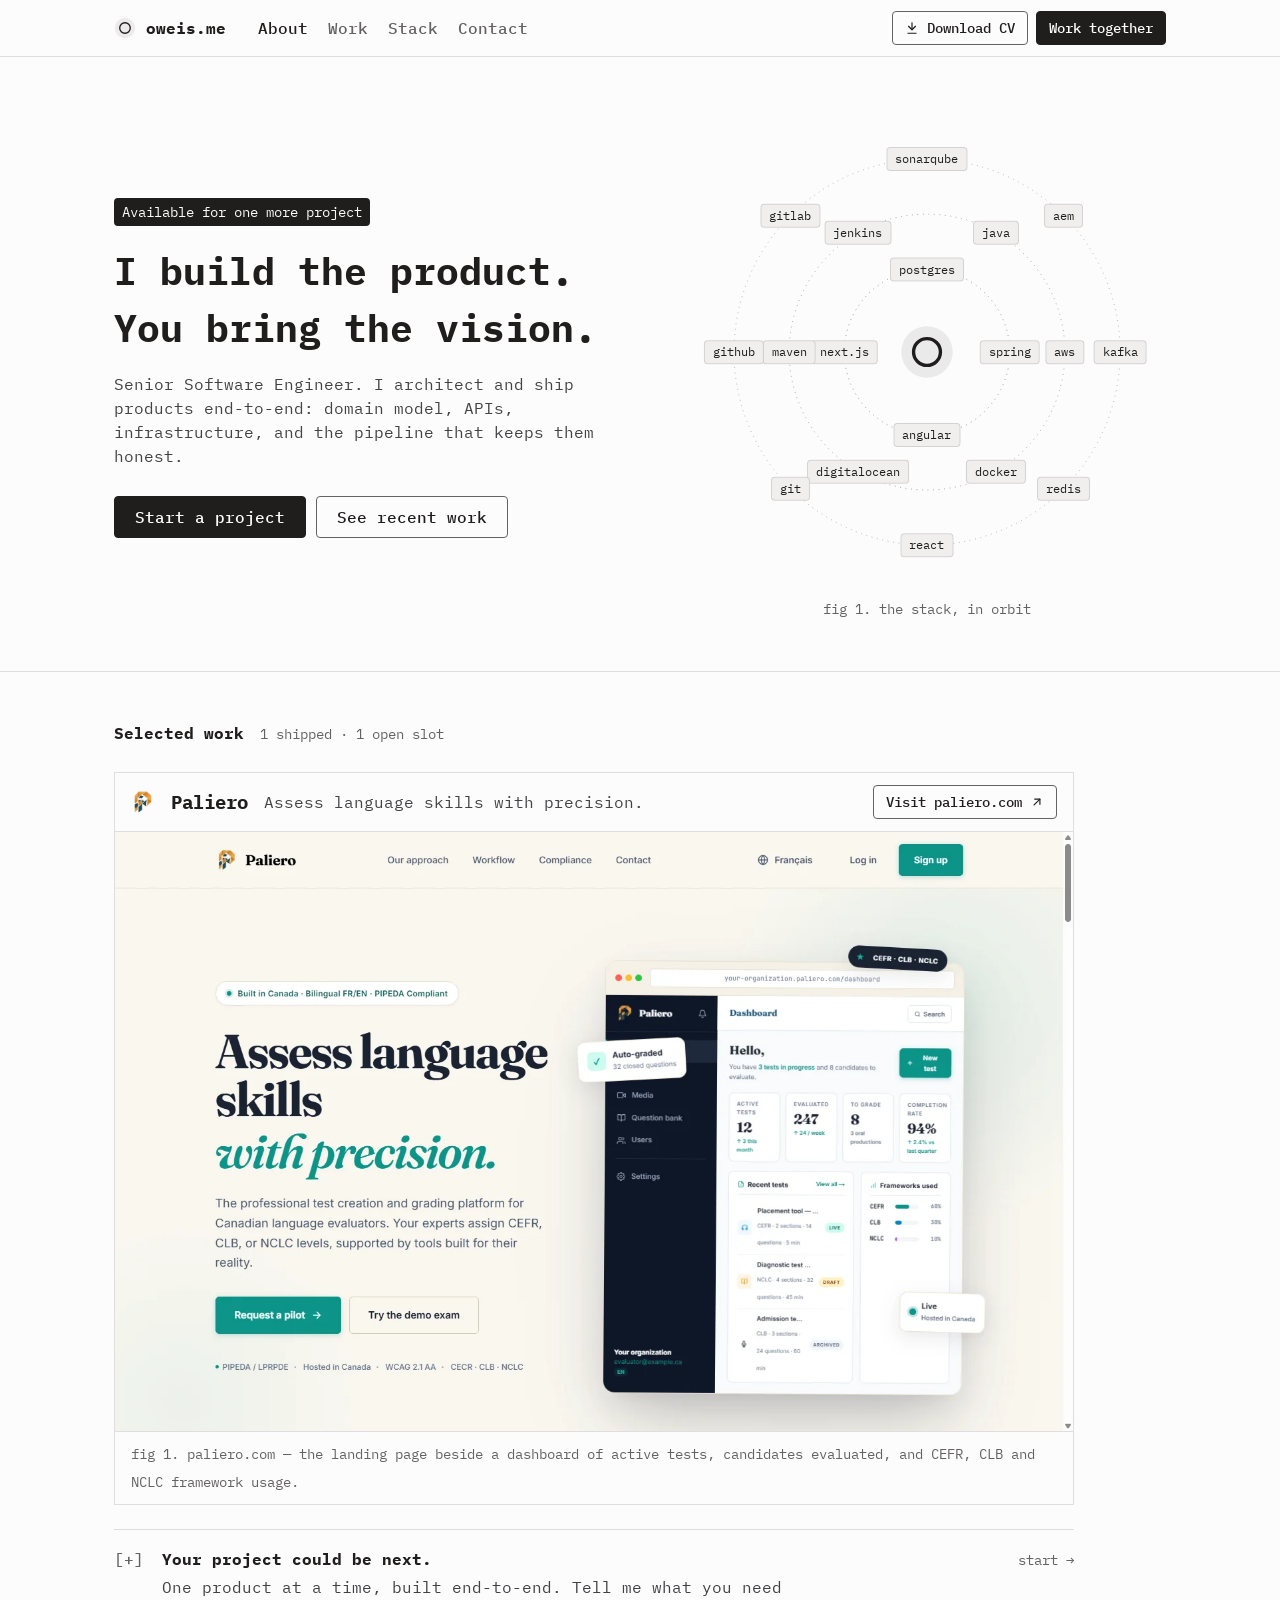
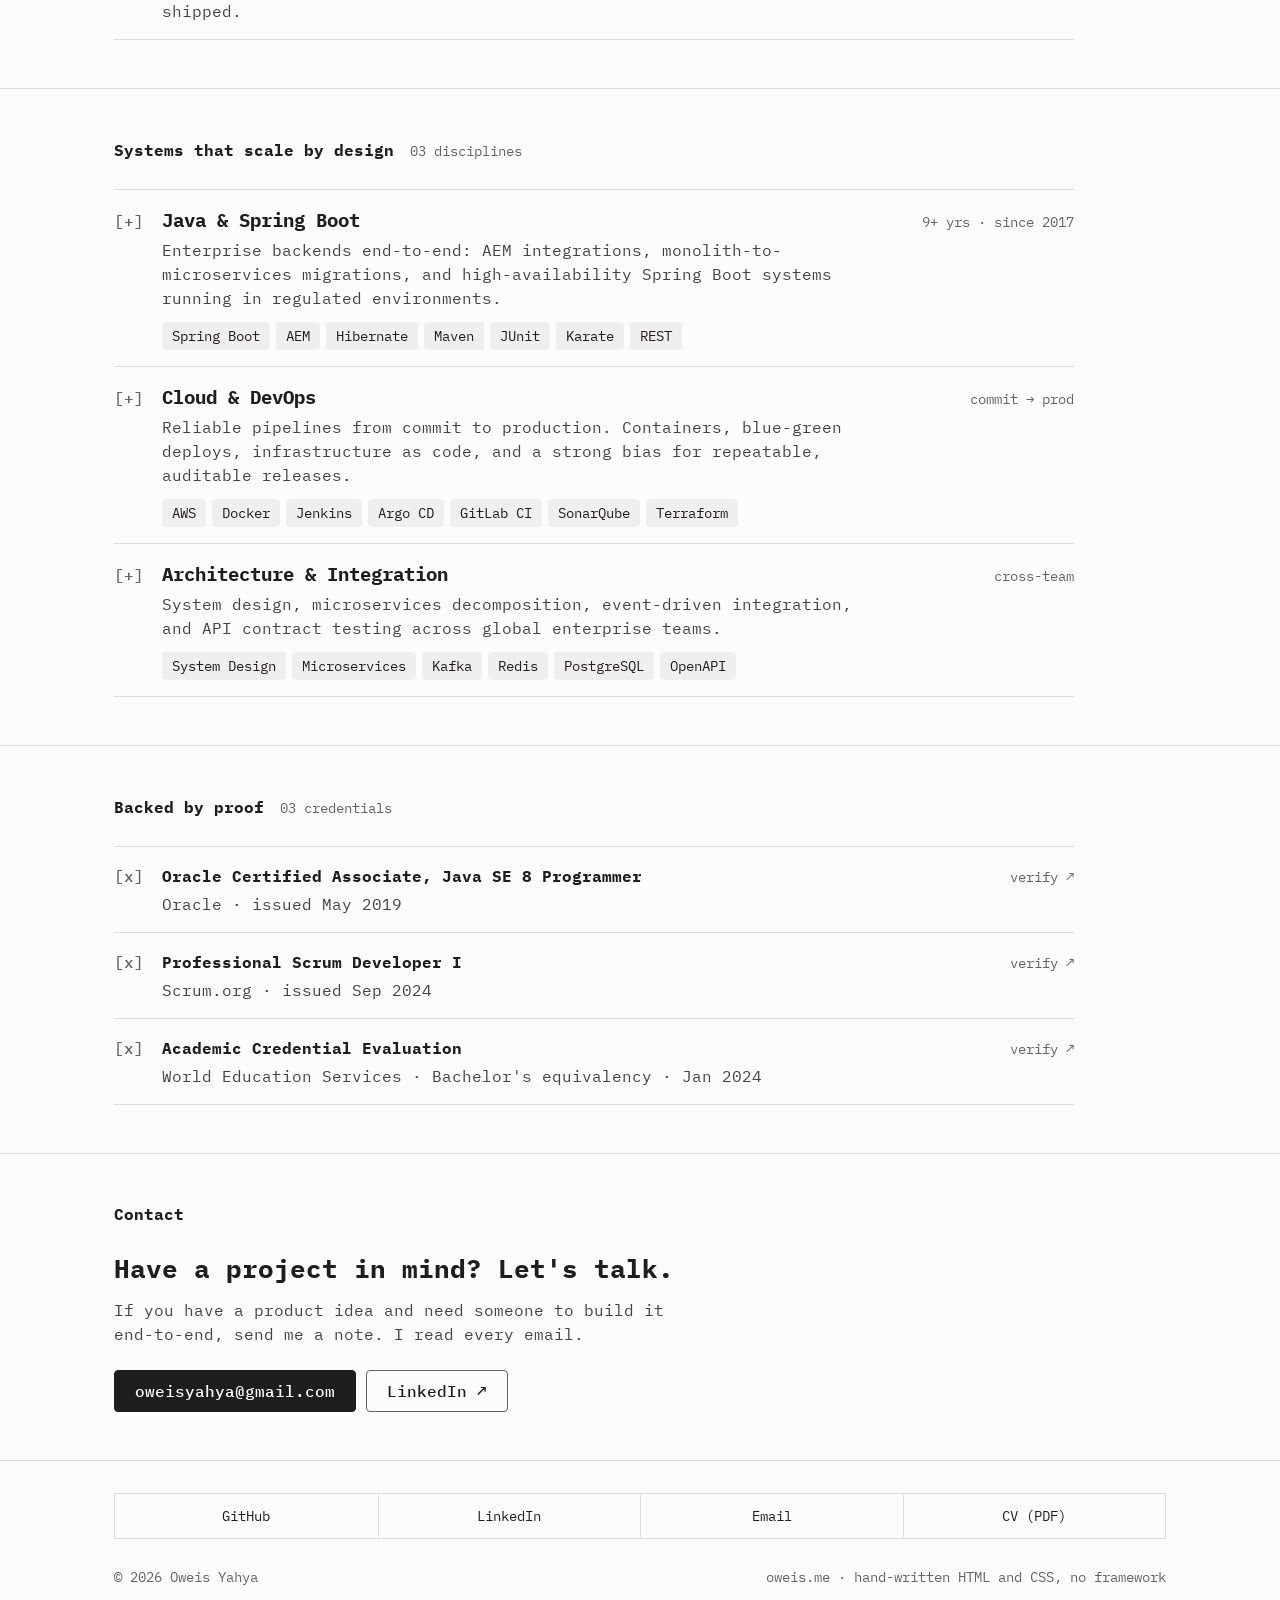
==== commit cc9a3fbe: "Preview build: drop the terminal card" ====
--- a/index.html
+++ b/index.html
@@ -143,31 +143,6 @@
       </figure>
     </div>
 
-    <!-- The system's only dark surface: a terminal that prints the facts. -->
-    <div class="tui" role="img" aria-label="Terminal output summarising Oweis Yahya: Senior Software Engineer since 2017, Java, Spring Boot and cloud architecture, shipped Paliero, certified OCA Java SE 8 and PSD I, open for one more project.">
-<pre class="tui__mark" aria-hidden="true">█████   █   █   █████   █████   █████
-█   █   █   █   █         █     █
-█   █   █ █ █   ████      █     █████
-█   █   ██ ██   █         █         █
-█████   █   █   █████   █████   █████</pre>
-<pre class="tui__lines" aria-hidden="true"><span class="k">$</span> <span class="c">oweis</span> --status
-
-  name      Oweis Yahya
-  role      Senior Software Engineer
-  focus     Java · Spring Boot · cloud architecture
-  since     2017  <span class="k">(<span id="java-yrs">9</span>+ yrs)</span>
-  shipped   <span class="ok">[x]</span> Paliero  <span class="k">→</span> paliero.com
-  certs     <span class="ok">[x]</span> OCA Java SE 8   <span class="ok">[x]</span> PSD I
-  status    <span class="w">[+]</span> open for one more project</pre>
-      <div class="tui__prompt" aria-hidden="true">
-        <span class="pipe">│</span>
-        <span>Build</span>
-        <span class="tok">Spring Boot</span>
-        <span class="tok">AWS</span>
-        <a href="#contact">say hello<span class="cursor"></span></a>
-        <span class="hint">tab switch section &nbsp; ctrl-p contact</span>
-      </div>
-    </div>
   </section>
 
   <!-- Work -->
--- a/assets/css/style.css
+++ b/assets/css/style.css
@@ -132,42 +132,6 @@
 .hero .body{margin-bottom:28px;max-width:56ch}
 .hero__actions{display:flex;gap:10px;flex-wrap:wrap}
 
-/* the system's only dark surface */
-.tui{
-  margin-top:48px;
-  background:var(--surface-dark);color:var(--on-dark);
-  padding:48px 32px;border-radius:0;
-  overflow:hidden;
-}
-.tui__mark{
-  font-family:inherit;font-size:clamp(7px,1.6vw,12px);line-height:1.05;letter-spacing:0;
-  color:var(--on-dark);margin:0 0 32px;white-space:pre;overflow-x:auto;
-}
-.tui__lines{font-size:15px;line-height:1.7;margin:0;white-space:pre;overflow-x:auto}
-.tui__lines .c{color:var(--tui-accent)}
-.tui__lines .k{color:var(--on-dark-mute)}
-.tui__lines .ok{color:var(--tui-success)}
-.tui__lines .w{color:var(--tui-warning)}
-.tui__lines a{color:var(--on-dark);text-decoration-color:var(--on-dark-mute)}
-.tui__prompt{
-  margin:24px -32px -48px;padding:10px 32px;
-  background:var(--surface-dark-2);color:var(--on-dark);
-  font-size:15px;line-height:1.7;display:flex;gap:16px;flex-wrap:wrap;align-items:center;
-}
-.tui__prompt .pipe{color:var(--on-dark-mute)}
-.tui__prompt .tok{border:1px solid rgba(253,252,252,.22);border-radius:var(--r);padding:0 8px;line-height:1.6;font-size:14px}
-.tui__prompt .hint{margin-left:auto;color:var(--on-dark-mute);font-size:13px}
-.tui__prompt a{color:var(--on-dark);text-decoration:none}
-.tui__prompt a:hover{text-decoration:underline}
-.tui__prompt .cursor{display:inline-block;width:.6em;height:1.1em;background:var(--on-dark);vertical-align:-.2em;margin-left:2px;animation:blink 1.1s steps(1) infinite}
-@keyframes blink{50%{opacity:0}}
-@media (max-width:640px){
-  .tui{padding:32px 20px;margin-top:40px}
-  .tui__prompt{margin:20px -20px -32px;padding:10px 20px}
-  .tui__prompt .hint{display:none}
-  .tui__lines{font-size:13px}
-}
-
 /* ── stack in orbit: beside the hero text, on the cream canvas ── */
 .hero__grid{display:grid;grid-template-columns:minmax(0,1fr);gap:40px;align-items:center}
 .hero__orbit{margin:0;justify-self:center;width:min(100%,400px)}
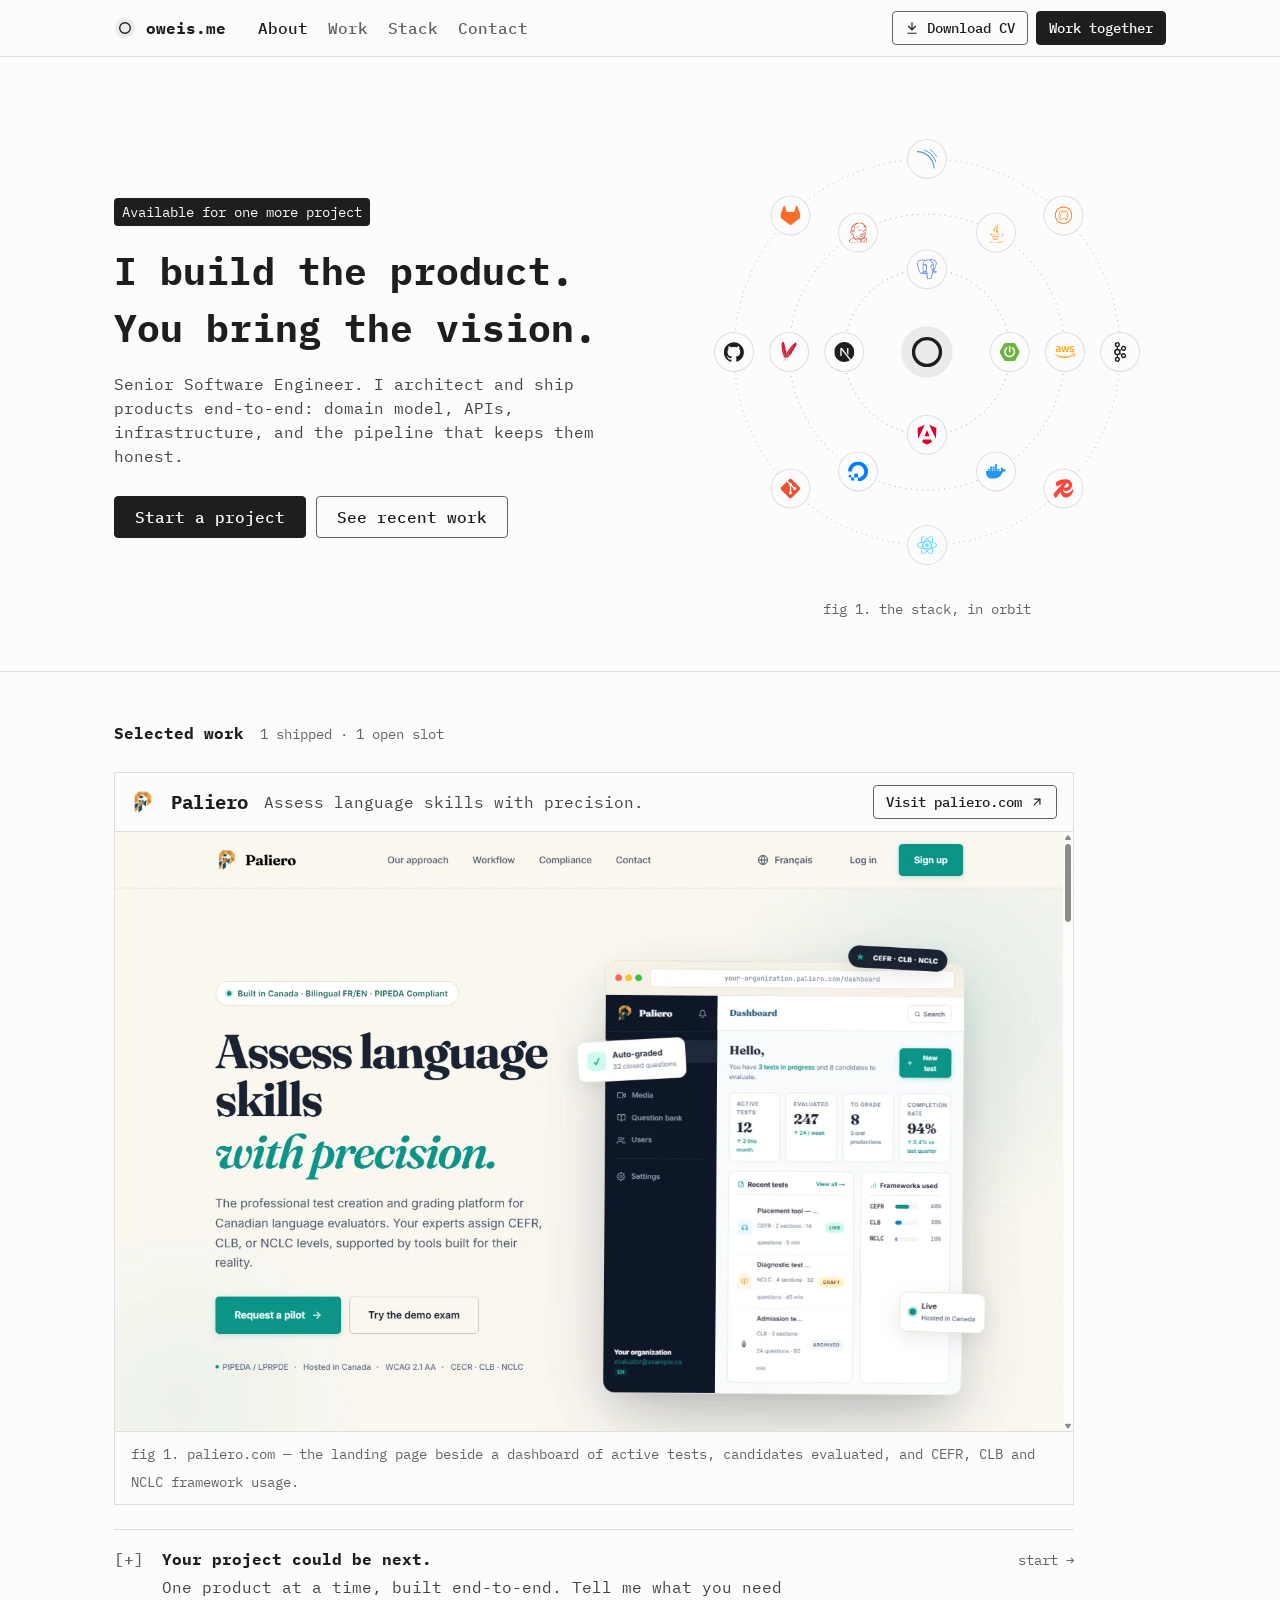
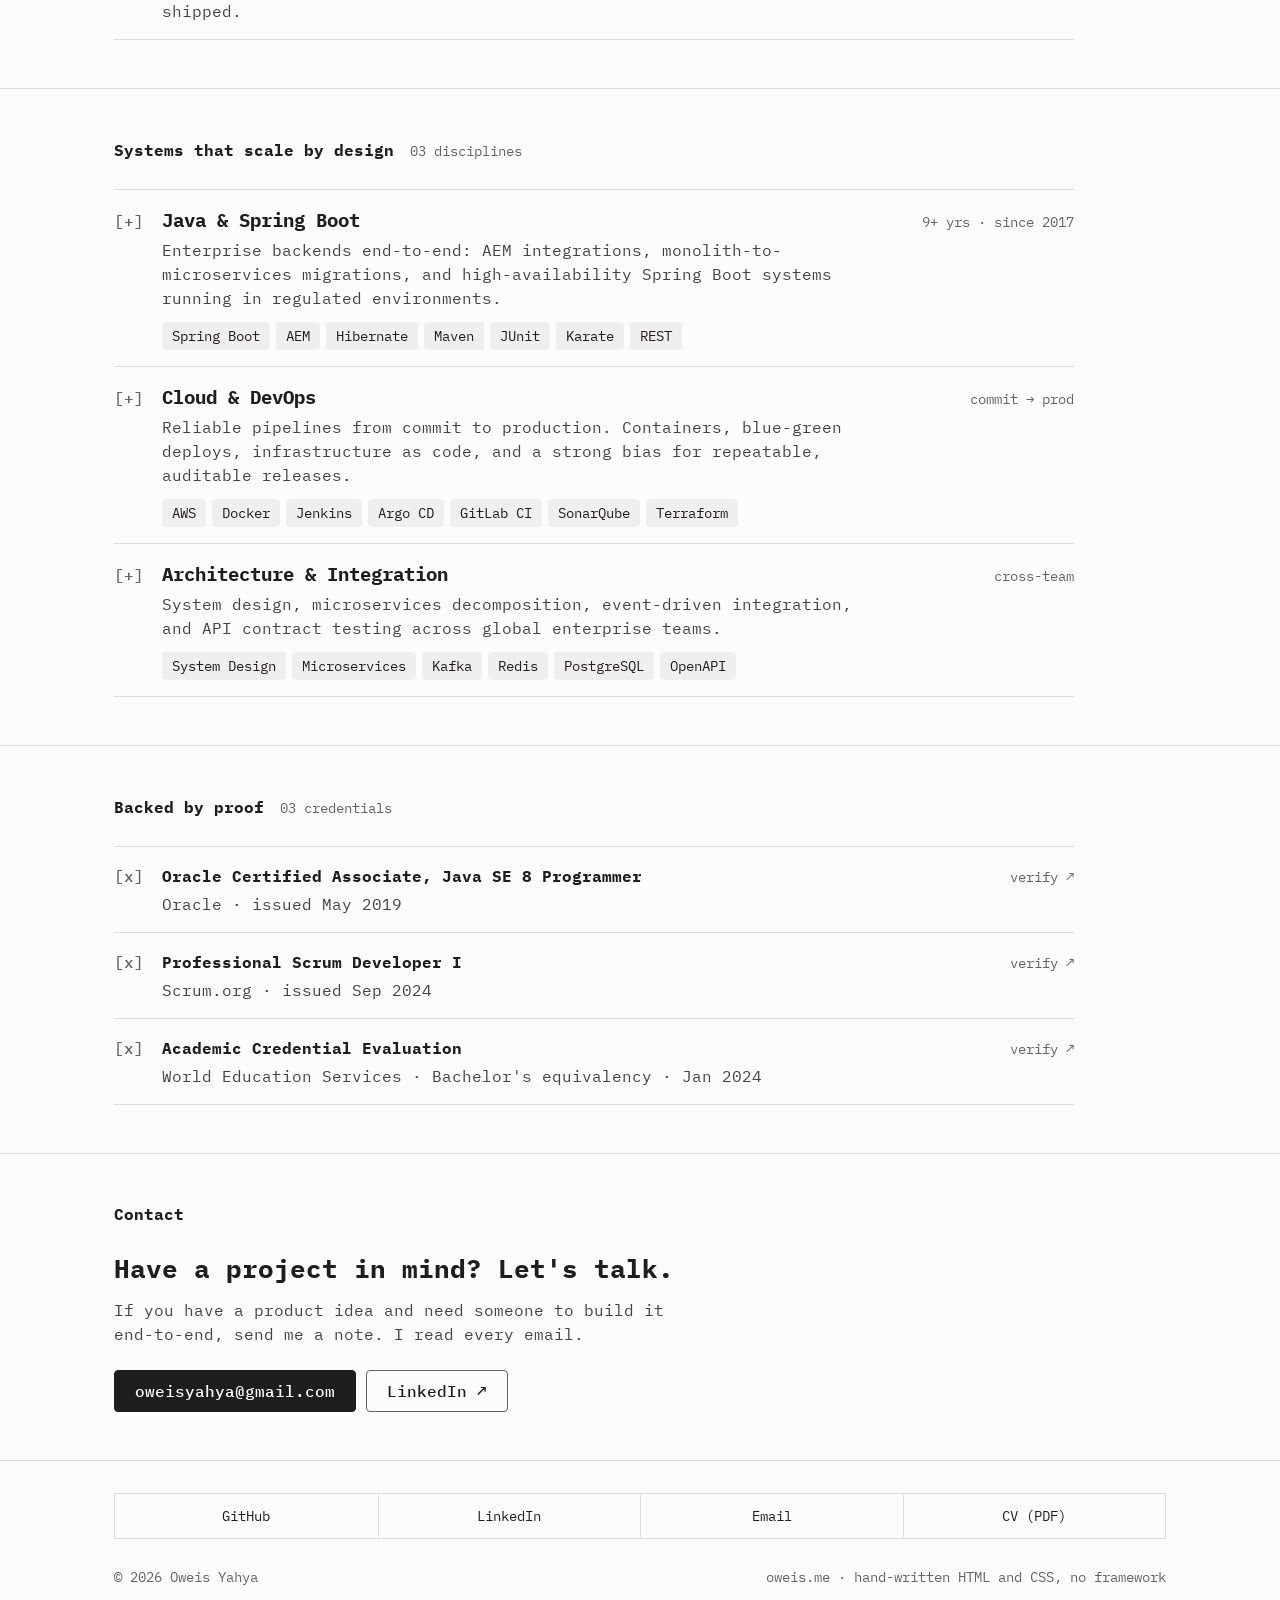
==== commit 340bcd11: "Preview build: brand logos in the orbit" ====
--- a/index.html
+++ b/index.html
@@ -282,6 +282,7 @@
   </div>
 </footer>
 
+<script src="assets/js/stack-icons.js"></script>
 <script>
 (function(){
   // Mobile drawer
@@ -310,24 +311,34 @@
   // Stack in orbit: three rings of monospaced chips, drawn in the TUI's own palette.
   var orbit = document.getElementById('orbit');
   var host = document.getElementById('orbit-host');
+  var icons = window.STACK_ICONS || {};
   var rings = [
-    { radius: 90,  dur: 36, reverse: false, tools: ['spring', 'angular', 'next.js', 'postgres'] },
-    { radius: 150, dur: 54, reverse: true,  tools: ['aws', 'docker', 'digitalocean', 'maven', 'jenkins', 'java'] },
-    { radius: 210, dur: 78, reverse: false, tools: ['kafka', 'redis', 'react', 'git', 'github', 'gitlab', 'sonarqube', 'aem'] }
+    { radius: 90,  dur: 36, reverse: false, tools: [
+      ['springboot', '#6DB33F'], ['angular', '#DD0031'], ['nextdotjs'], ['postgresql', '#4169E1'] ] },
+    { radius: 150, dur: 54, reverse: true,  tools: [
+      ['amazonwebservices', '#FF9900'], ['docker', '#2496ED'], ['digitalocean', '#0080FF'], ['apachemaven', '#C71A36'], ['jenkins', '#D24939'], ['java', '#F89820'] ] },
+    { radius: 210, dur: 78, reverse: false, tools: [
+      ['apachekafka'], ['redis', '#FF4438'], ['react', '#61DAFB'], ['git', '#F05032'], ['github'], ['gitlab', '#FC6D26'], ['sonarqube', '#4E9BCD'], ['aem', '#FF7618'] ] }
   ];
   if(orbit && host){
     rings.forEach(function(r){
       var ring = document.createElement('div');
       ring.className = 'ring' + (r.reverse ? ' ring--rev' : '');
       ring.style.setProperty('--dur', r.dur + 's');
-      r.tools.forEach(function(name, i){
+      r.tools.forEach(function(t, i){
         var moon = document.createElement('div');
         moon.className = 'moon';
         moon.dataset.angle = (360 / r.tools.length) * i;
         moon.dataset.radius = r.radius;
         var chip = document.createElement('span');
         chip.className = 'moon__chip';
-        chip.textContent = name;
+        if(t[1]) chip.style.color = t[1];
+        var svg = document.createElementNS('http://www.w3.org/2000/svg', 'svg');
+        svg.setAttribute('viewBox', '0 0 24 24');
+        svg.setAttribute('fill', 'currentColor');
+        svg.setAttribute('aria-hidden', 'true');
+        svg.innerHTML = icons[t[0]] || '';
+        chip.appendChild(svg);
         moon.appendChild(chip);
         ring.appendChild(moon);
       });
--- a/assets/css/style.css
+++ b/assets/css/style.css
@@ -143,14 +143,16 @@
 .ring--rev{animation-direction:reverse}
 @keyframes orbit-spin{to{transform:rotate(360deg)}}
 .moon{position:absolute;top:50%;left:50%;width:0;height:0}
+/* avatar-style circles are the only fully rounded element in the system */
 .moon__chip{
   position:absolute;left:0;top:0;
   transform:translate(-50%,-50%);
-  background:var(--surface-card);color:var(--ink);
-  border:1px solid var(--hair);border-radius:var(--r);
-  padding:0 8px;font-size:12px;line-height:1.8;white-space:nowrap;
+  width:40px;height:40px;display:flex;align-items:center;justify-content:center;
+  background:var(--canvas);color:var(--ink);
+  border:1px solid var(--hair);border-radius:9999px;
   animation:orbit-counter var(--dur) linear infinite;
 }
+.moon__chip svg{width:20px;height:20px}
 .ring--rev .moon__chip{animation-name:orbit-counter-rev}
 @keyframes orbit-counter{from{transform:translate(-50%,-50%) rotate(0)}to{transform:translate(-50%,-50%) rotate(-360deg)}}
 @keyframes orbit-counter-rev{from{transform:translate(-50%,-50%) rotate(0)}to{transform:translate(-50%,-50%) rotate(360deg)}}
@@ -161,7 +163,8 @@
   .hero__orbit{justify-self:end;width:min(100%,520px)}
 }
 @media (max-width:640px){
-  .moon__chip{font-size:10px;padding:0 5px;line-height:1.7}
+  .moon__chip{width:32px;height:32px}
+  .moon__chip svg{width:16px;height:16px}
   .orbit__sun{width:40px;height:40px}
 }
 
